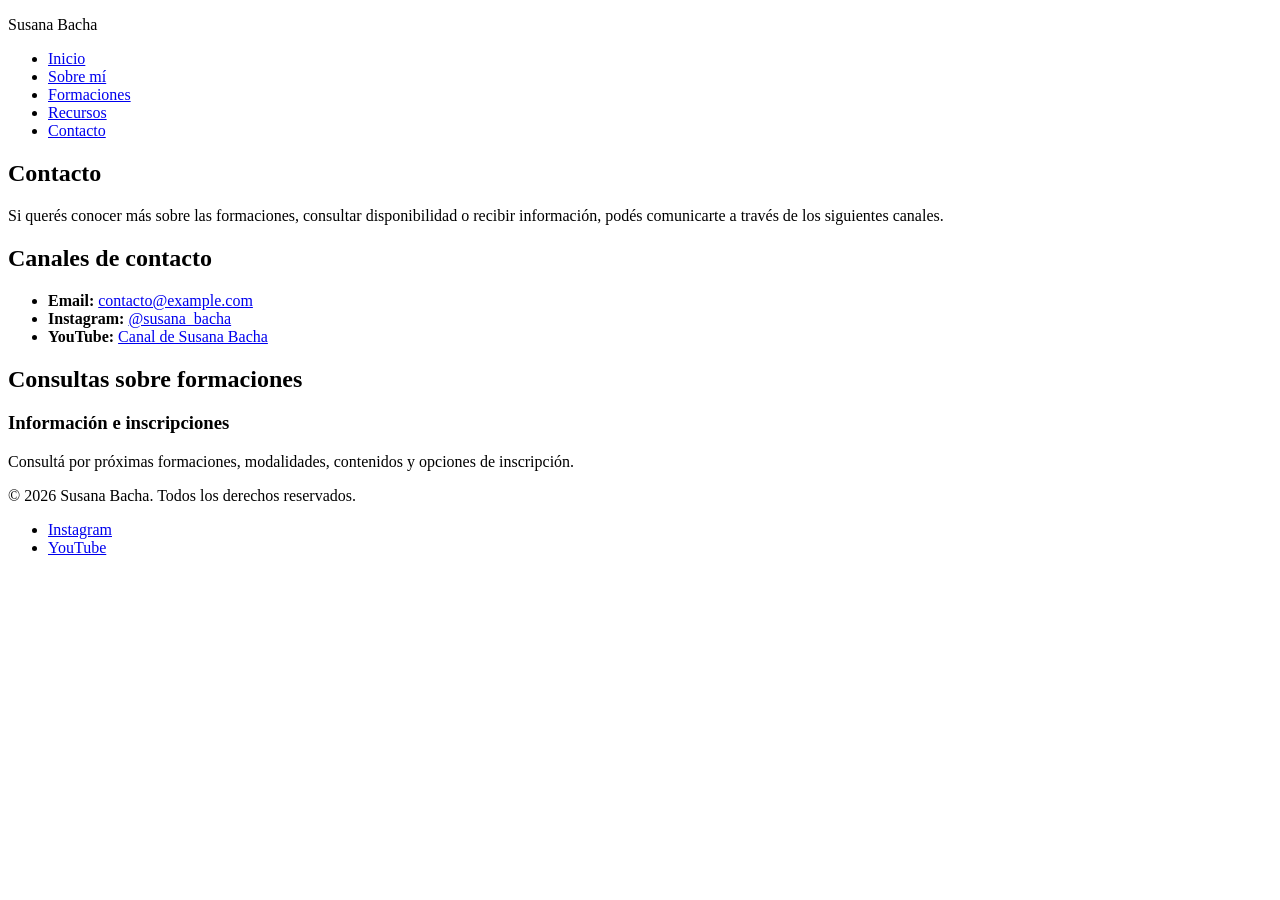
==== susanabacha/pages/contacto.html @ c109ca4c "Add files via upload" ====
<!DOCTYPE html>
<html lang="es">

<head>
    <meta charset="UTF-8">
    <meta name="viewport" content="width=device-width, initial-scale=1.0">
    <meta name="description" content="Contacto y consultas sobre las formaciones de Susana Bacha.">
    <title>Contacto | Susana Bacha</title>
</head>

<body>

    <header>

        <p>Susana Bacha</p>

        <nav>
            <ul>
                <li><a href="../index.html">Inicio</a></li>
                <li><a href="sobremi.html">Sobre mí</a></li>
                <li><a href="formaciones.html">Formaciones</a></li>
                <li><a href="recursos.html">Recursos</a></li>
                <li><a href="contacto.html">Contacto</a></li>
            </ul>
        </nav>

    </header>


    <main>

        <section>

            <h1>Contacto</h1>

            <p>
                Si querés conocer más sobre las formaciones, consultar
                disponibilidad o recibir información, podés comunicarte
                a través de los siguientes canales.
            </p>

        </section>


        <section>

            <h2>Canales de contacto</h2>

            <ul>

                <li>
                    <strong>Email:</strong>
                    <a href="mailto:contacto@example.com">
                        contacto@example.com
                    </a>
                </li>

                <li>
                    <strong>Instagram:</strong>
                    <a href="https://www.instagram.com/" target="_blank">
                        @susana_bacha
                    </a>
                </li>

                <li>
                    <strong>YouTube:</strong>
                    <a href="https://www.youtube.com/" target="_blank">
                        Canal de Susana Bacha
                    </a>
                </li>

            </ul>

        </section>


        <section>

            <h2>Consultas sobre formaciones</h2>

            <article>

                <h3>Información e inscripciones</h3>

                <p>
                    Consultá por próximas formaciones, modalidades,
                    contenidos y opciones de inscripción.
                </p>

            </article>

        </section>

    </main>


    <footer>

        <p>&copy; 2026 Susana Bacha. Todos los derechos reservados.</p>

        <nav>
            <ul>
                <li><a href="https://www.instagram.com/susana_bacha/" target="_blank">Instagram</a></li>
                <li><a href="https://www.youtube.com/@susana_bacha" target="_blank">YouTube</a></li>
            </ul>
        </nav>

    </footer>

</body>

</html>
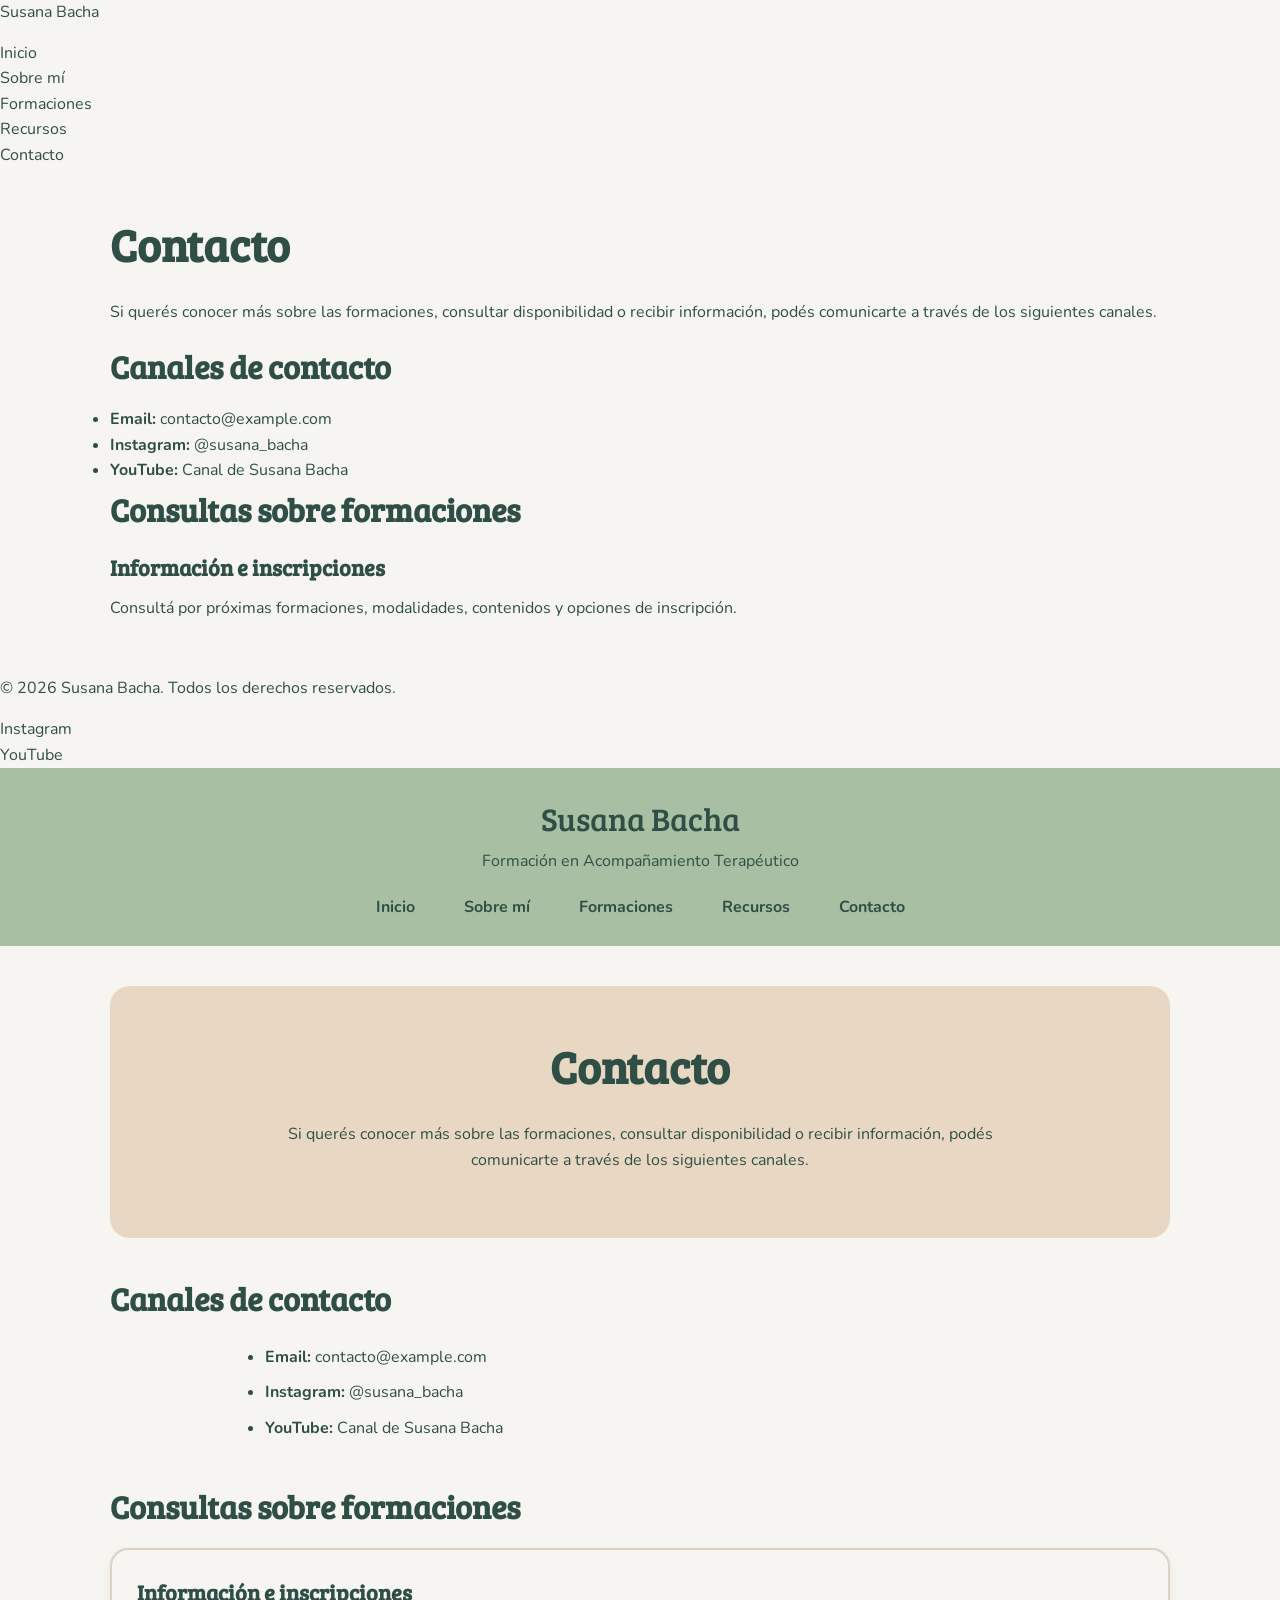
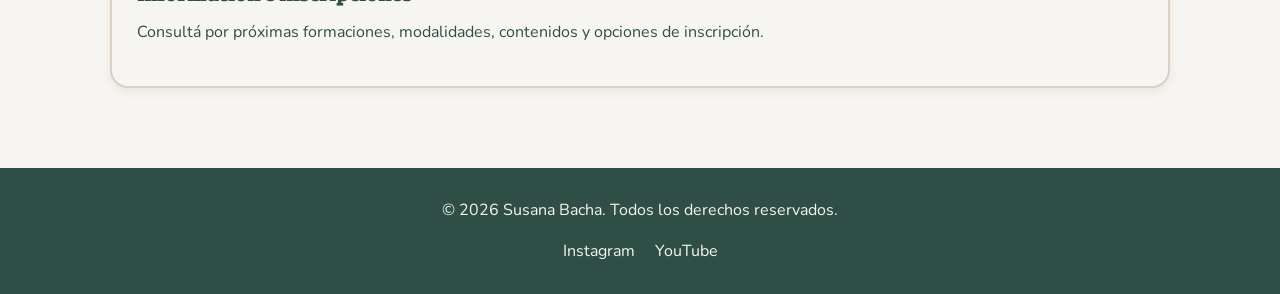
==== commit acc741a4: "Add files via upload" ====
--- a/susanabacha/pages/contacto.html
+++ b/susanabacha/pages/contacto.html
@@ -109,4 +109,130 @@
 
 </body>
 
+<!DOCTYPE html>
+<html lang="es">
+
+<head>
+    <meta charset="UTF-8">
+    <meta name="viewport" content="width=device-width, initial-scale=1.0">
+    <meta name="description" content="Contacto y consultas sobre las formaciones de Susana Bacha.">
+    <title>Contacto | Susana Bacha</title>
+
+    <link rel="stylesheet" href="../styles/styles.css">
+</head>
+
+<body>
+
+    <header class="site-header">
+
+        <p class="site-brand">Susana Bacha</p>
+
+        <p class="site-tagline">
+            Formación en Acompañamiento Terapéutico
+        </p>
+
+        <nav class="main-nav">
+            <ul>
+                <li><a href="../index.html">Inicio</a></li>
+                <li><a href="sobremi.html">Sobre mí</a></li>
+                <li><a href="formaciones.html">Formaciones</a></li>
+                <li><a href="recursos.html">Recursos</a></li>
+                <li><a href="contacto.html">Contacto</a></li>
+            </ul>
+        </nav>
+
+    </header>
+
+
+    <main>
+
+        <section class="hero">
+
+            <h1>Contacto</h1>
+
+            <p>
+                Si querés conocer más sobre las formaciones, consultar
+                disponibilidad o recibir información, podés comunicarte
+                a través de los siguientes canales.
+            </p>
+
+        </section>
+
+
+        <section>
+
+            <h2>Canales de contacto</h2>
+
+            <ul class="feature-list">
+
+                <li>
+                    <strong>Email:</strong>
+                    <a href="mailto:contacto@example.com">
+                        contacto@example.com
+                    </a>
+                </li>
+
+                <li>
+                    <strong>Instagram:</strong>
+                    <a href="https://www.instagram.com/susana_bacha/" target="_blank">
+                        @susana_bacha
+                    </a>
+                </li>
+
+                <li>
+                    <strong>YouTube:</strong>
+                    <a href="https://www.youtube.com/@susana_bacha" target="_blank">
+                        Canal de Susana Bacha
+                    </a>
+                </li>
+
+            </ul>
+
+        </section>
+
+
+        <section>
+
+            <h2>Consultas sobre formaciones</h2>
+
+            <article class="card">
+
+                <h3>Información e inscripciones</h3>
+
+                <p>
+                    Consultá por próximas formaciones, modalidades,
+                    contenidos y opciones de inscripción.
+                </p>
+
+            </article>
+
+        </section>
+
+    </main>
+
+
+    <footer class="site-footer">
+
+        <p>&copy; 2026 Susana Bacha. Todos los derechos reservados.</p>
+
+        <nav>
+            <ul>
+                <li>
+                    <a href="https://www.instagram.com/susana_bacha/" target="_blank">
+                        Instagram
+                    </a>
+                </li>
+
+                <li>
+                    <a href="https://www.youtube.com/@susana_bacha" target="_blank">
+                        YouTube
+                    </a>
+                </li>
+            </ul>
+        </nav>
+
+    </footer>
+
+</body>
+
 </html>
--- a/susanabacha/styles/styles.css
+++ b/susanabacha/styles/styles.css
@@ -0,0 +1,295 @@
+/* =========================================
+   GOOGLE FONTS
+   ========================================= */
+
+@import url('https://fonts.googleapis.com/css2?family=Bree+Serif&family=Nunito:wght@400;600;700&display=swap');
+
+
+/* =========================================
+   VARIABLES DE COLOR
+   ========================================= */
+
+:root {
+    --verde-profundo: #2F4F46;
+    --verde-salvia: #A8BFA3;
+    --rosa-malva: #C58AA5;
+    --beige: #E8D8C3;
+    --blanco: #F7F5F2;
+    --arena: #DCCFC4;
+}
+
+
+/* =========================================
+   ESTILOS GENERALES
+   ========================================= */
+
+* {
+    box-sizing: border-box;
+    margin: 0;
+    padding: 0;
+}
+
+body {
+    font-family: 'Nunito', Arial, sans-serif;
+    background-color: var(--blanco);
+    color: var(--verde-profundo);
+    line-height: 1.6;
+}
+
+main {
+    max-width: 1100px;
+    margin: 0 auto;
+    padding: 40px 20px;
+}
+
+h1,
+h2,
+h3 {
+    font-family: 'Bree Serif', Georgia, serif;
+    color: var(--verde-profundo);
+}
+
+h1 {
+    font-size: 2.8rem;
+    margin-bottom: 20px;
+}
+
+h2 {
+    font-size: 2rem;
+    margin-bottom: 15px;
+}
+
+h3 {
+    font-size: 1.4rem;
+    margin-bottom: 10px;
+}
+
+p {
+    font-size: 1rem;
+    margin-bottom: 15px;
+}
+
+a {
+    color: var(--verde-profundo);
+    text-decoration: none;
+}
+
+a:hover {
+    color: var(--rosa-malva);
+}
+
+
+/* =========================================
+   HEADER
+   ========================================= */
+
+.site-header {
+    background-color: var(--verde-salvia);
+    padding: 25px 40px;
+    text-align: center;
+}
+
+.site-brand {
+    font-family: 'Bree Serif', Georgia, serif;
+    font-size: 2rem;
+    color: var(--verde-profundo);
+    margin-bottom: 5px;
+}
+
+.site-tagline {
+    font-size: 1rem;
+    color: var(--verde-profundo);
+}
+
+
+/* =========================================
+   NAVEGACIÓN
+   ========================================= */
+
+.main-nav {
+    margin-top: 20px;
+}
+
+.main-nav ul {
+    list-style: none;
+    display: flex;
+    justify-content: center;
+    gap: 25px;
+    flex-wrap: wrap;
+}
+
+.main-nav a {
+    font-weight: 700;
+    padding: 8px 12px;
+    border-radius: 8px;
+}
+
+.main-nav a:hover {
+    background-color: var(--beige);
+    color: var(--verde-profundo);
+}
+
+
+/* =========================================
+   HERO
+   ========================================= */
+
+.hero {
+    background-color: var(--beige);
+    padding: 45px;
+    margin-bottom: 35px;
+    border-radius: 20px;
+    text-align: center;
+}
+
+.hero p {
+    max-width: 750px;
+    margin: 0 auto 20px;
+}
+
+.hero figure {
+    margin-top: 25px;
+}
+
+.hero img {
+    width: 100%;
+    max-width: 500px;
+    border-radius: 20px;
+}
+
+.hero figcaption {
+    margin-top: 10px;
+    font-size: 0.9rem;
+}
+
+
+/* =========================================
+   LISTAS
+   ========================================= */
+
+.feature-list {
+    max-width: 800px;
+    margin: 20px auto 40px;
+    padding-left: 25px;
+}
+
+.feature-list li {
+    margin-bottom: 10px;
+}
+
+
+/* =========================================
+   TARJETAS
+   ========================================= */
+
+.card-container {
+    display: grid;
+    grid-template-columns: repeat(3, 1fr);
+    gap: 25px;
+    margin-top: 30px;
+}
+
+.card {
+    background-color: var(--blanco);
+    border: 2px solid var(--arena);
+    border-radius: 18px;
+    padding: 25px;
+    box-shadow: 0 4px 10px rgba(47, 79, 70, 0.08);
+}
+
+.card:hover {
+    transform: translateY(-3px);
+}
+
+.card p {
+    margin-bottom: 15px;
+}
+
+
+/* =========================================
+   BOTONES Y ENLACES DESTACADOS
+   ========================================= */
+
+.button-link {
+    display: inline-block;
+    background-color: var(--rosa-malva);
+    color: var(--blanco);
+    padding: 10px 20px;
+    border-radius: 25px;
+    font-weight: 700;
+    margin-top: 10px;
+}
+
+.button-link:hover {
+    background-color: var(--verde-profundo);
+    color: var(--blanco);
+}
+
+
+/* =========================================
+   FOOTER
+   ========================================= */
+
+.site-footer {
+    background-color: var(--verde-profundo);
+    color: var(--blanco);
+    padding: 30px 20px;
+    text-align: center;
+    margin-top: 40px;
+}
+
+.site-footer p {
+    margin-bottom: 15px;
+}
+
+.site-footer a {
+    color: var(--blanco);
+}
+
+.site-footer a:hover {
+    color: var(--rosa-malva);
+}
+
+.site-footer ul {
+    list-style: none;
+    display: flex;
+    justify-content: center;
+    gap: 20px;
+}
+
+
+/* =========================================
+   DISEÑO RESPONSIVE
+   ========================================= */
+
+@media (max-width: 768px) {
+
+    h1 {
+        font-size: 2.2rem;
+    }
+
+    h2 {
+        font-size: 1.7rem;
+    }
+
+    .site-header {
+        padding: 20px;
+    }
+
+    .main-nav ul {
+        flex-direction: column;
+        gap: 8px;
+    }
+
+    .hero {
+        padding: 30px 20px;
+    }
+
+    .card-container {
+        grid-template-columns: 1fr;
+    }
+
+    main {
+        padding: 25px 15px;
+    }
+}
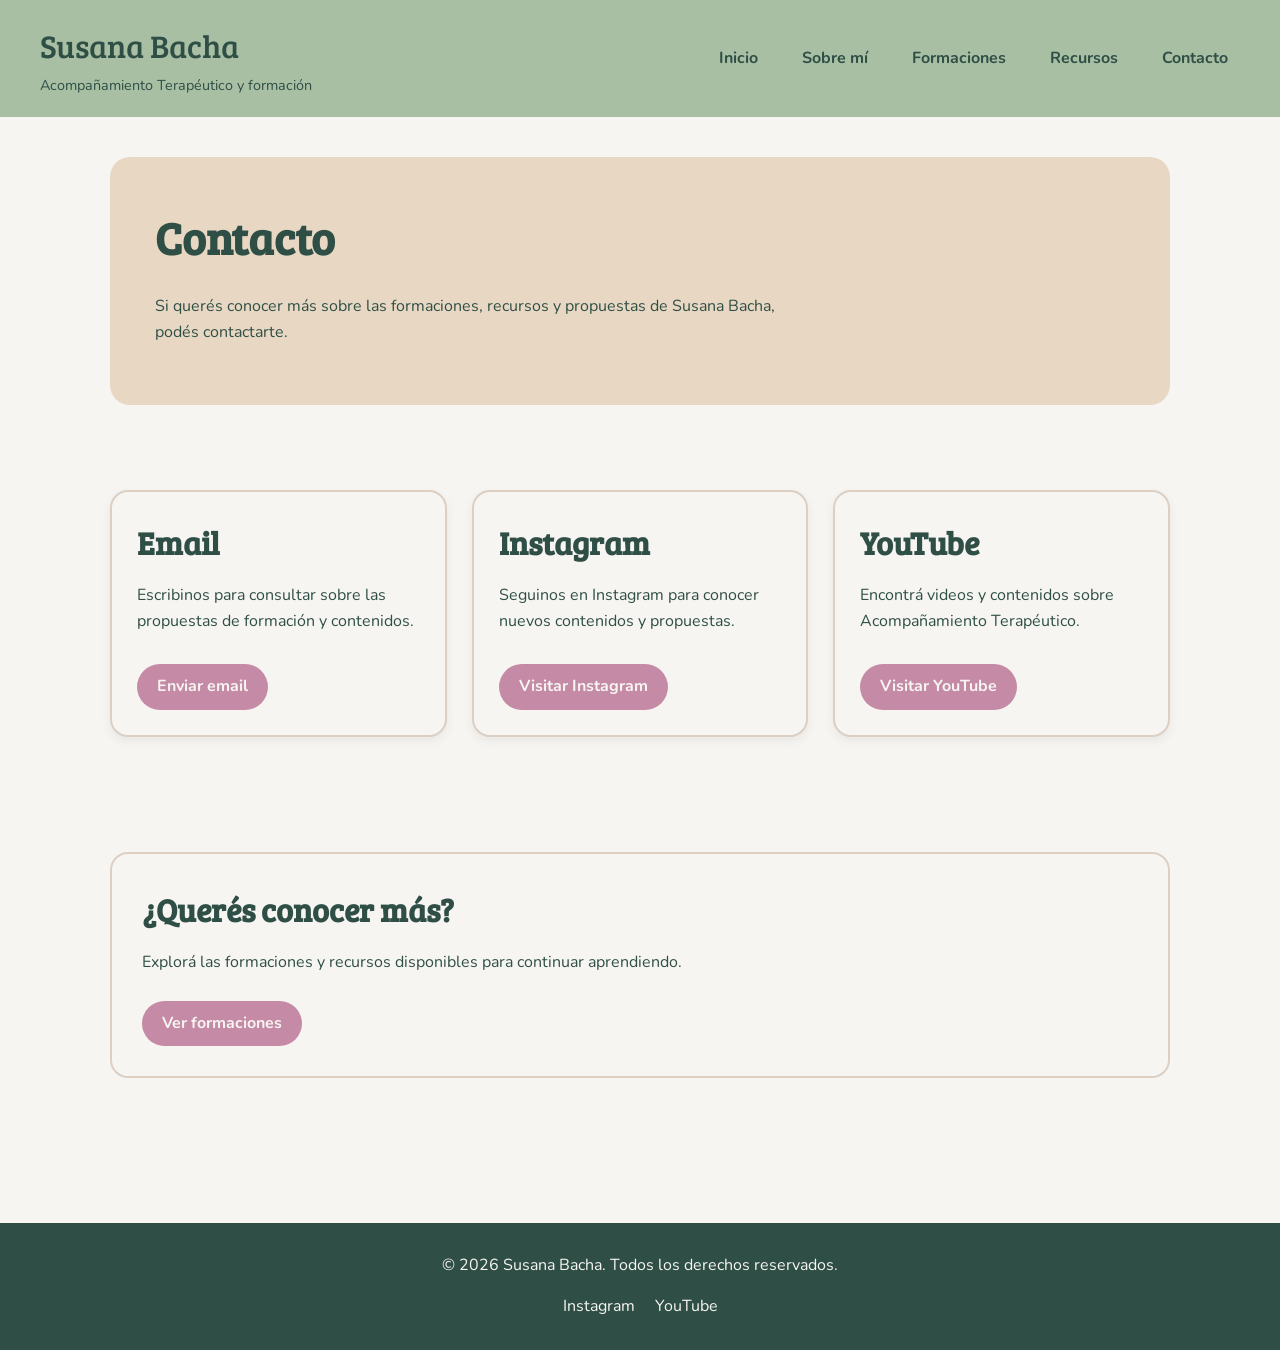
==== commit 6651f4cd: "Add files via upload" ====
--- a/susanabacha/pages/contacto.html
+++ b/susanabacha/pages/contacto.html
@@ -4,235 +4,225 @@
 <head>
     <meta charset="UTF-8">
     <meta name="viewport" content="width=device-width, initial-scale=1.0">
-    <meta name="description" content="Contacto y consultas sobre las formaciones de Susana Bacha.">
+
+    <meta name="description"
+        content="Contactá a Susana Bacha para conocer sus propuestas de formación en Acompañamiento Terapéutico.">
+
+    <link rel="stylesheet" href="../styles/styles.css">
+
     <title>Contacto | Susana Bacha</title>
 </head>
 
 <body>
 
-    <header>
-
-        <p>Susana Bacha</p>
+    <header class="site-header">
+
+        <div class="header-brand">
+
+            <p class="site-brand">
+                Susana Bacha
+            </p>
+
+            <p class="site-tagline">
+                Acompañamiento Terapéutico y formación
+            </p>
+
+        </div>
+
+        <nav class="main-nav">
+
+            <ul>
+
+                <li>
+                    <a href="../index.html">
+                        Inicio
+                    </a>
+                </li>
+
+                <li>
+                    <a href="sobremi.html">
+                        Sobre mí
+                    </a>
+                </li>
+
+                <li>
+                    <a href="formaciones.html">
+                        Formaciones
+                    </a>
+                </li>
+
+                <li>
+                    <a href="recursos.html">
+                        Recursos
+                    </a>
+                </li>
+
+                <li>
+                    <a href="contacto.html">
+                        Contacto
+                    </a>
+                </li>
+
+            </ul>
+
+        </nav>
+
+    </header>
+
+
+    <main>
+
+        <section class="hero">
+
+            <div class="hero-content">
+
+                <h1>
+                    Contacto
+                </h1>
+
+                <p>
+                    Si querés conocer más sobre las formaciones,
+                    recursos y propuestas de Susana Bacha,
+                    podés contactarte.
+                </p>
+
+            </div>
+
+        </section>
+
+
+        <section class="content-section">
+
+            <div class="card-container">
+
+                <article class="card">
+
+                    <h2>
+                        Email
+                    </h2>
+
+                    <p>
+                        Escribinos para consultar sobre las propuestas
+                        de formación y contenidos.
+                    </p>
+
+                    <a
+                        class="button-link"
+                        href="mailto:contacto@example.com">
+                        Enviar email
+                    </a>
+
+                </article>
+
+
+                <article class="card">
+
+                    <h2>
+                        Instagram
+                    </h2>
+
+                    <p>
+                        Seguinos en Instagram para conocer nuevos
+                        contenidos y propuestas.
+                    </p>
+
+                    <a
+                        class="button-link"
+                        href="https://www.instagram.com/susana_bacha/"
+                        target="_blank"
+                        rel="noopener">
+                        Visitar Instagram
+                    </a>
+
+                </article>
+
+
+                <article class="card">
+
+                    <h2>
+                        YouTube
+                    </h2>
+
+                    <p>
+                        Encontrá videos y contenidos sobre
+                        Acompañamiento Terapéutico.
+                    </p>
+
+                    <a
+                        class="button-link"
+                        href="https://www.youtube.com/@susana_bacha"
+                        target="_blank"
+                        rel="noopener">
+                        Visitar YouTube
+                    </a>
+
+                </article>
+
+            </div>
+
+        </section>
+
+
+        <section class="content-section">
+
+            <div class="section-content">
+
+                <h2>
+                    ¿Querés conocer más?
+                </h2>
+
+                <p>
+                    Explorá las formaciones y recursos disponibles
+                    para continuar aprendiendo.
+                </p>
+
+                <a
+                    class="button-link"
+                    href="formaciones.html">
+                    Ver formaciones
+                </a>
+
+            </div>
+
+        </section>
+
+    </main>
+
+
+    <footer class="site-footer">
+
+        <p>
+            &copy; 2026 Susana Bacha. Todos los derechos reservados.
+        </p>
 
         <nav>
+
             <ul>
-                <li><a href="../index.html">Inicio</a></li>
-                <li><a href="sobremi.html">Sobre mí</a></li>
-                <li><a href="formaciones.html">Formaciones</a></li>
-                <li><a href="recursos.html">Recursos</a></li>
-                <li><a href="contacto.html">Contacto</a></li>
+
+                <li>
+                    <a
+                        href="https://www.instagram.com/susana_bacha/"
+                        target="_blank"
+                        rel="noopener">
+                        Instagram
+                    </a>
+                </li>
+
+                <li>
+                    <a
+                        href="https://www.youtube.com/@susana_bacha"
+                        target="_blank"
+                        rel="noopener">
+                        YouTube
+                    </a>
+                </li>
+
             </ul>
+
         </nav>
 
-    </header>
-
-
-    <main>
-
-        <section>
-
-            <h1>Contacto</h1>
-
-            <p>
-                Si querés conocer más sobre las formaciones, consultar
-                disponibilidad o recibir información, podés comunicarte
-                a través de los siguientes canales.
-            </p>
-
-        </section>
-
-
-        <section>
-
-            <h2>Canales de contacto</h2>
-
-            <ul>
-
-                <li>
-                    <strong>Email:</strong>
-                    <a href="mailto:contacto@example.com">
-                        contacto@example.com
-                    </a>
-                </li>
-
-                <li>
-                    <strong>Instagram:</strong>
-                    <a href="https://www.instagram.com/" target="_blank">
-                        @susana_bacha
-                    </a>
-                </li>
-
-                <li>
-                    <strong>YouTube:</strong>
-                    <a href="https://www.youtube.com/" target="_blank">
-                        Canal de Susana Bacha
-                    </a>
-                </li>
-
-            </ul>
-
-        </section>
-
-
-        <section>
-
-            <h2>Consultas sobre formaciones</h2>
-
-            <article>
-
-                <h3>Información e inscripciones</h3>
-
-                <p>
-                    Consultá por próximas formaciones, modalidades,
-                    contenidos y opciones de inscripción.
-                </p>
-
-            </article>
-
-        </section>
-
-    </main>
-
-
-    <footer>
-
-        <p>&copy; 2026 Susana Bacha. Todos los derechos reservados.</p>
-
-        <nav>
-            <ul>
-                <li><a href="https://www.instagram.com/susana_bacha/" target="_blank">Instagram</a></li>
-                <li><a href="https://www.youtube.com/@susana_bacha" target="_blank">YouTube</a></li>
-            </ul>
-        </nav>
-
     </footer>
 
 </body>
 
-<!DOCTYPE html>
-<html lang="es">
-
-<head>
-    <meta charset="UTF-8">
-    <meta name="viewport" content="width=device-width, initial-scale=1.0">
-    <meta name="description" content="Contacto y consultas sobre las formaciones de Susana Bacha.">
-    <title>Contacto | Susana Bacha</title>
-
-    <link rel="stylesheet" href="../styles/styles.css">
-</head>
-
-<body>
-
-    <header class="site-header">
-
-        <p class="site-brand">Susana Bacha</p>
-
-        <p class="site-tagline">
-            Formación en Acompañamiento Terapéutico
-        </p>
-
-        <nav class="main-nav">
-            <ul>
-                <li><a href="../index.html">Inicio</a></li>
-                <li><a href="sobremi.html">Sobre mí</a></li>
-                <li><a href="formaciones.html">Formaciones</a></li>
-                <li><a href="recursos.html">Recursos</a></li>
-                <li><a href="contacto.html">Contacto</a></li>
-            </ul>
-        </nav>
-
-    </header>
-
-
-    <main>
-
-        <section class="hero">
-
-            <h1>Contacto</h1>
-
-            <p>
-                Si querés conocer más sobre las formaciones, consultar
-                disponibilidad o recibir información, podés comunicarte
-                a través de los siguientes canales.
-            </p>
-
-        </section>
-
-
-        <section>
-
-            <h2>Canales de contacto</h2>
-
-            <ul class="feature-list">
-
-                <li>
-                    <strong>Email:</strong>
-                    <a href="mailto:contacto@example.com">
-                        contacto@example.com
-                    </a>
-                </li>
-
-                <li>
-                    <strong>Instagram:</strong>
-                    <a href="https://www.instagram.com/susana_bacha/" target="_blank">
-                        @susana_bacha
-                    </a>
-                </li>
-
-                <li>
-                    <strong>YouTube:</strong>
-                    <a href="https://www.youtube.com/@susana_bacha" target="_blank">
-                        Canal de Susana Bacha
-                    </a>
-                </li>
-
-            </ul>
-
-        </section>
-
-
-        <section>
-
-            <h2>Consultas sobre formaciones</h2>
-
-            <article class="card">
-
-                <h3>Información e inscripciones</h3>
-
-                <p>
-                    Consultá por próximas formaciones, modalidades,
-                    contenidos y opciones de inscripción.
-                </p>
-
-            </article>
-
-        </section>
-
-    </main>
-
-
-    <footer class="site-footer">
-
-        <p>&copy; 2026 Susana Bacha. Todos los derechos reservados.</p>
-
-        <nav>
-            <ul>
-                <li>
-                    <a href="https://www.instagram.com/susana_bacha/" target="_blank">
-                        Instagram
-                    </a>
-                </li>
-
-                <li>
-                    <a href="https://www.youtube.com/@susana_bacha" target="_blank">
-                        YouTube
-                    </a>
-                </li>
-            </ul>
-        </nav>
-
-    </footer>
-
-</body>
-
 </html>
--- a/susanabacha/styles/styles.css
+++ b/susanabacha/styles/styles.css
@@ -1,8 +1,15 @@
-/* =========================================
-   GOOGLE FONTS
-   ========================================= */
-
 @import url('https://fonts.googleapis.com/css2?family=Bree+Serif&family=Nunito:wght@400;600;700&display=swap');
+
+
+/* =========================================
+   RESET Y BOX MODEL
+   ========================================= */
+
+* {
+    margin: 0;
+    padding: 0;
+    box-sizing: border-box;
+}
 
 
 /* =========================================
@@ -23,12 +30,6 @@
    ESTILOS GENERALES
    ========================================= */
 
-* {
-    box-sizing: border-box;
-    margin: 0;
-    padding: 0;
-}
-
 body {
     font-family: 'Nunito', Arial, sans-serif;
     background-color: var(--blanco);
@@ -74,53 +75,65 @@
     text-decoration: none;
 }
 
-a:hover {
-    color: var(--rosa-malva);
-}
-
-
-/* =========================================
-   HEADER
+
+/* =========================================
+   HEADER Y NAVBAR - FLEXBOX
    ========================================= */
 
 .site-header {
     background-color: var(--verde-salvia);
-    padding: 25px 40px;
-    text-align: center;
+
+    padding: 20px 40px;
+
+    display: flex;
+    justify-content: space-between;
+    align-items: center;
+
+    gap: 30px;
+}
+
+.header-brand {
+    display: flex;
+    flex-direction: column;
+    gap: 3px;
 }
 
 .site-brand {
     font-family: 'Bree Serif', Georgia, serif;
     font-size: 2rem;
     color: var(--verde-profundo);
-    margin-bottom: 5px;
+    margin-bottom: 0;
 }
 
 .site-tagline {
-    font-size: 1rem;
-    color: var(--verde-profundo);
-}
-
-
-/* =========================================
-   NAVEGACIÓN
-   ========================================= */
-
-.main-nav {
-    margin-top: 20px;
-}
+    font-size: 0.9rem;
+    color: var(--verde-profundo);
+    margin-bottom: 0;
+}
+
+
+/* =========================================
+   NAVEGACIÓN - FLEXBOX
+   ========================================= */
 
 .main-nav ul {
     list-style: none;
-    display: flex;
-    justify-content: center;
-    gap: 25px;
-    flex-wrap: wrap;
+
+    display: flex;
+    justify-content: flex-end;
+    align-items: center;
+
+    gap: 20px;
 }
 
 .main-nav a {
+    display: block;
+
+    color: var(--verde-profundo);
     font-weight: 700;
+
     padding: 8px 12px;
+
     border-radius: 8px;
 }
 
@@ -131,29 +144,40 @@
 
 
 /* =========================================
-   HERO
+   HERO - FLEXBOX + BOX MODEL
    ========================================= */
 
 .hero {
     background-color: var(--beige);
+
     padding: 45px;
     margin-bottom: 35px;
+
     border-radius: 20px;
+
+    display: flex;
+    justify-content: space-between;
+    align-items: center;
+
+    gap: 40px;
+}
+
+.hero-content {
+    flex: 1;
+}
+
+.hero-content p {
+    max-width: 650px;
+}
+
+.hero figure {
+    flex: 0 1 400px;
     text-align: center;
-}
-
-.hero p {
-    max-width: 750px;
-    margin: 0 auto 20px;
-}
-
-.hero figure {
-    margin-top: 25px;
 }
 
 .hero img {
     width: 100%;
-    max-width: 500px;
+    max-width: 400px;
     border-radius: 20px;
 }
 
@@ -164,59 +188,105 @@
 
 
 /* =========================================
+   SECCIONES DE CONTENIDO
+   ========================================= */
+
+.content-section {
+    margin-bottom: 45px;
+    padding: 20px 0;
+}
+
+.section-content {
+    background-color: var(--blanco);
+
+    padding: 30px;
+
+    border-radius: 18px;
+
+    border: 2px solid var(--arena);
+}
+
+.section-heading {
+    margin-bottom: 25px;
+}
+
+
+/* =========================================
    LISTAS
    ========================================= */
 
 .feature-list {
-    max-width: 800px;
-    margin: 20px auto 40px;
-    padding-left: 25px;
+    background-color: var(--beige);
+
+    padding: 25px 30px 25px 50px;
+
+    border-radius: 18px;
+
+    margin-top: 20px;
 }
 
 .feature-list li {
     margin-bottom: 10px;
 }
 
-
-/* =========================================
-   TARJETAS
+.feature-list li:last-child {
+    margin-bottom: 0;
+}
+
+
+/* =========================================
+   TARJETAS - FLEXBOX
    ========================================= */
 
 .card-container {
-    display: grid;
-    grid-template-columns: repeat(3, 1fr);
+    display: flex;
+
+    justify-content: center;
+    align-items: center;
+
     gap: 25px;
-    margin-top: 30px;
+
+    margin: 30px 0;
 }
 
 .card {
+    flex: 1;
+
     background-color: var(--blanco);
+
     border: 2px solid var(--arena);
     border-radius: 18px;
+
     padding: 25px;
+
     box-shadow: 0 4px 10px rgba(47, 79, 70, 0.08);
+}
+
+.card p {
+    margin-bottom: 20px;
 }
 
 .card:hover {
     transform: translateY(-3px);
 }
 
-.card p {
-    margin-bottom: 15px;
-}
-
-
-/* =========================================
-   BOTONES Y ENLACES DESTACADOS
+
+/* =========================================
+   BOTONES
    ========================================= */
 
 .button-link {
     display: inline-block;
+
     background-color: var(--rosa-malva);
     color: var(--blanco);
+
     padding: 10px 20px;
+
     border-radius: 25px;
+
     font-weight: 700;
+
     margin-top: 10px;
 }
 
@@ -232,9 +302,13 @@
 
 .site-footer {
     background-color: var(--verde-profundo);
+
     color: var(--blanco);
+
     padding: 30px 20px;
+
     text-align: center;
+
     margin-top: 40px;
 }
 
@@ -252,8 +326,11 @@
 
 .site-footer ul {
     list-style: none;
+
     display: flex;
     justify-content: center;
+    align-items: center;
+
     gap: 20px;
 }
 
@@ -263,6 +340,44 @@
    ========================================= */
 
 @media (max-width: 768px) {
+
+    .site-header {
+        flex-direction: column;
+
+        justify-content: center;
+        align-items: center;
+
+        text-align: center;
+    }
+
+    .main-nav ul {
+        justify-content: center;
+        flex-wrap: wrap;
+    }
+
+    .hero {
+        flex-direction: column;
+
+        text-align: center;
+
+        padding: 30px 20px;
+    }
+
+    .hero figure {
+        flex-basis: auto;
+    }
+
+    .card-container {
+        flex-direction: column;
+    }
+
+    .card {
+        width: 100%;
+    }
+
+    main {
+        padding: 25px 15px;
+    }
 
     h1 {
         font-size: 2.2rem;
@@ -272,24 +387,7 @@
         font-size: 1.7rem;
     }
 
-    .site-header {
-        padding: 20px;
-    }
-
-    .main-nav ul {
-        flex-direction: column;
-        gap: 8px;
-    }
-
-    .hero {
-        padding: 30px 20px;
-    }
-
-    .card-container {
-        grid-template-columns: 1fr;
-    }
-
-    main {
-        padding: 25px 15px;
+    .site-footer ul {
+        flex-wrap: wrap;
     }
 }
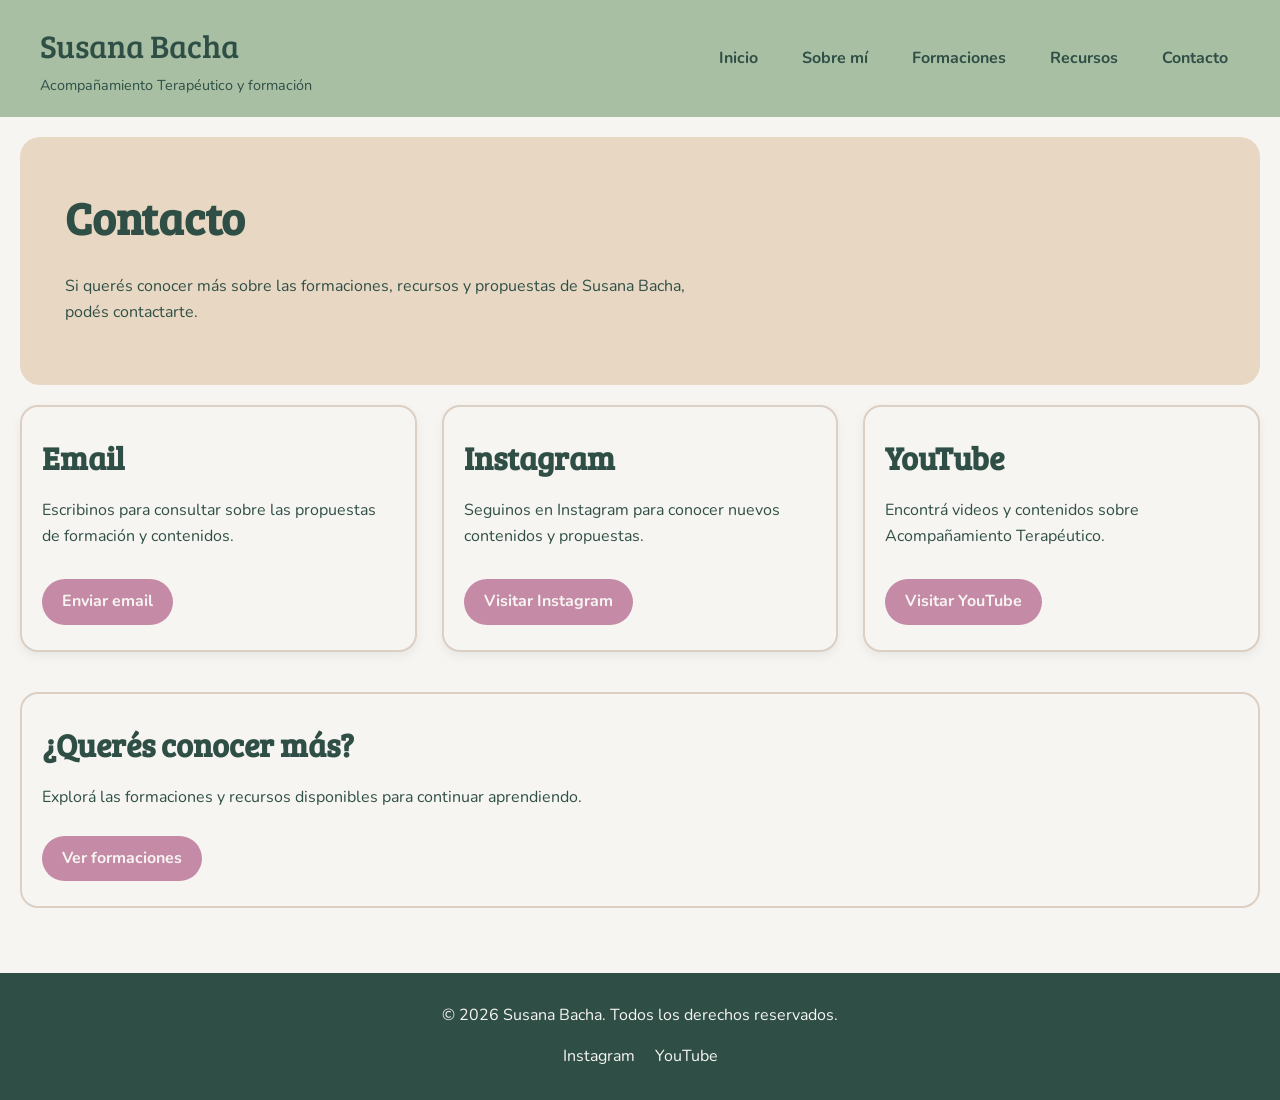
==== commit c5e476d0: "Add files via upload" ====
--- a/susanabacha/pages/contacto.html
+++ b/susanabacha/pages/contacto.html
@@ -70,7 +70,7 @@
     </header>
 
 
-    <main>
+    <main class="inner-page">
 
         <section class="hero">
 
--- a/susanabacha/styles/styles.css
+++ b/susanabacha/styles/styles.css
@@ -27,7 +27,7 @@
 
 
 /* =========================================
-   ESTILOS GENERALES
+   ESTILOS GENERALES - MOBILE FIRST
    ========================================= */
 
 body {
@@ -38,9 +38,8 @@
 }
 
 main {
-    max-width: 1100px;
-    margin: 0 auto;
-    padding: 40px 20px;
+    width: 100%;
+    padding: 20px;
 }
 
 h1,
@@ -51,12 +50,12 @@
 }
 
 h1 {
-    font-size: 2.8rem;
+    font-size: 2.2rem;
     margin-bottom: 20px;
 }
 
 h2 {
-    font-size: 2rem;
+    font-size: 1.8rem;
     margin-bottom: 15px;
 }
 
@@ -77,37 +76,46 @@
 
 
 /* =========================================
-   HEADER Y NAVBAR - FLEXBOX
+   HEADER - FLEXBOX
    ========================================= */
 
 .site-header {
     background-color: var(--verde-salvia);
 
-    padding: 20px 40px;
-
-    display: flex;
-    justify-content: space-between;
+    padding: 20px;
+
+    display: flex;
+    flex-direction: column;
+
+    justify-content: center;
     align-items: center;
 
-    gap: 30px;
+    gap: 20px;
 }
 
 .header-brand {
     display: flex;
     flex-direction: column;
+
+    align-items: center;
+
     gap: 3px;
 }
 
 .site-brand {
     font-family: 'Bree Serif', Georgia, serif;
     font-size: 2rem;
+
     color: var(--verde-profundo);
+
     margin-bottom: 0;
 }
 
 .site-tagline {
     font-size: 0.9rem;
+
     color: var(--verde-profundo);
+
     margin-bottom: 0;
 }
 
@@ -120,46 +128,127 @@
     list-style: none;
 
     display: flex;
-    justify-content: flex-end;
+    flex-direction: column;
+
+    justify-content: center;
     align-items: center;
 
-    gap: 20px;
+    gap: 10px;
 }
 
 .main-nav a {
     display: block;
 
+    padding: 8px 12px;
+
     color: var(--verde-profundo);
+
     font-weight: 700;
-
-    padding: 8px 12px;
 
     border-radius: 8px;
 }
 
 .main-nav a:hover {
     background-color: var(--beige);
-    color: var(--verde-profundo);
-}
-
-
-/* =========================================
-   HERO - FLEXBOX + BOX MODEL
+}
+
+
+/* =========================================
+   GRID PRINCIPAL - MOBILE FIRST
+   ========================================= */
+
+.home-grid {
+    display: grid;
+
+    grid-template-columns: 1fr;
+
+    grid-template-areas:
+        "hero"
+        "about"
+        "resources"
+        "featured";
+
+    gap: 25px;
+
+    width: 100%;
+}
+
+
+.formations-grid {
+    display: grid;
+
+    grid-template-columns: 1fr;
+
+    grid-template-areas:
+        "hero"
+        "intro"
+        "courses"
+        "benefits";
+
+    gap: 25px;
+
+    width: 100%;
+}
+
+
+/* =========================================
+   ÁREAS DEL GRID
+   ========================================= */
+
+.home-grid .hero {
+    grid-area: hero;
+}
+
+.about-section {
+    grid-area: about;
+}
+
+.resources-section {
+    grid-area: resources;
+}
+
+.featured-section {
+    grid-area: featured;
+}
+
+
+.formations-grid .hero {
+    grid-area: hero;
+}
+
+.formations-intro {
+    grid-area: intro;
+}
+
+.courses-section {
+    grid-area: courses;
+}
+
+.benefits-section {
+    grid-area: benefits;
+}
+
+
+/* =========================================
+   HERO - FLEXBOX
    ========================================= */
 
 .hero {
     background-color: var(--beige);
 
-    padding: 45px;
-    margin-bottom: 35px;
+    padding: 30px 20px;
 
     border-radius: 20px;
 
     display: flex;
-    justify-content: space-between;
+    flex-direction: column;
+
+    justify-content: center;
     align-items: center;
 
-    gap: 40px;
+    gap: 25px;
+
+    text-align: center;
 }
 
 .hero-content {
@@ -171,18 +260,24 @@
 }
 
 .hero figure {
-    flex: 0 1 400px;
-    text-align: center;
+    width: 100%;
+
+    display: flex;
+    flex-direction: column;
+
+    align-items: center;
+
+    gap: 10px;
 }
 
 .hero img {
     width: 100%;
     max-width: 400px;
+
     border-radius: 20px;
 }
 
 .hero figcaption {
-    margin-top: 10px;
     font-size: 0.9rem;
 }
 
@@ -192,22 +287,23 @@
    ========================================= */
 
 .content-section {
-    margin-bottom: 45px;
+    width: 100%;
+
     padding: 20px 0;
 }
 
 .section-content {
     background-color: var(--blanco);
 
-    padding: 30px;
+    padding: 25px 20px;
+
+    border: 2px solid var(--arena);
 
     border-radius: 18px;
-
-    border: 2px solid var(--arena);
 }
 
 .section-heading {
-    margin-bottom: 25px;
+    margin-bottom: 20px;
 }
 
 
@@ -218,19 +314,18 @@
 .feature-list {
     background-color: var(--beige);
 
-    padding: 25px 30px 25px 50px;
+    padding: 25px 25px 25px 45px;
 
     border-radius: 18px;
 
-    margin-top: 20px;
+    display: flex;
+    flex-direction: column;
+
+    gap: 10px;
 }
 
 .feature-list li {
-    margin-bottom: 10px;
-}
-
-.feature-list li:last-child {
-    margin-bottom: 0;
+    margin: 0;
 }
 
 
@@ -239,155 +334,224 @@
    ========================================= */
 
 .card-container {
+    display: flex;
+
+    flex-direction: column;
+
+    justify-content: center;
+    align-items: stretch;
+
+    gap: 20px;
+}
+
+.card {
+    flex: 1;
+
+    background-color: var(--blanco);
+
+    border: 2px solid var(--arena);
+
+    border-radius: 18px;
+
+    padding: 25px 20px;
+
+    box-shadow: 0 4px 10px rgba(47, 79, 70, 0.08);
+}
+
+.card p {
+    margin-bottom: 20px;
+}
+
+
+/* =========================================
+   BOTONES
+   ========================================= */
+
+.button-link {
+    display: inline-block;
+
+    background-color: var(--rosa-malva);
+
+    color: var(--blanco);
+
+    padding: 10px 20px;
+
+    border-radius: 25px;
+
+    font-weight: 700;
+
+    margin-top: 10px;
+}
+
+.button-link:hover {
+    background-color: var(--verde-profundo);
+
+    color: var(--blanco);
+}
+
+
+/* =========================================
+   FOOTER
+   ========================================= */
+
+.site-footer {
+    background-color: var(--verde-profundo);
+
+    color: var(--blanco);
+
+    padding: 30px 20px;
+
+    margin-top: 25px;
+
+    text-align: center;
+}
+
+.site-footer p {
+    margin-bottom: 15px;
+}
+
+.site-footer a {
+    color: var(--blanco);
+}
+
+.site-footer ul {
+    list-style: none;
+
     display: flex;
 
     justify-content: center;
     align-items: center;
 
-    gap: 25px;
-
-    margin: 30px 0;
-}
-
-.card {
-    flex: 1;
-
-    background-color: var(--blanco);
-
-    border: 2px solid var(--arena);
-    border-radius: 18px;
-
-    padding: 25px;
-
-    box-shadow: 0 4px 10px rgba(47, 79, 70, 0.08);
-}
-
-.card p {
-    margin-bottom: 20px;
-}
-
-.card:hover {
-    transform: translateY(-3px);
-}
-
-
-/* =========================================
-   BOTONES
-   ========================================= */
-
-.button-link {
-    display: inline-block;
-
-    background-color: var(--rosa-malva);
-    color: var(--blanco);
-
-    padding: 10px 20px;
-
-    border-radius: 25px;
-
-    font-weight: 700;
-
-    margin-top: 10px;
-}
-
-.button-link:hover {
-    background-color: var(--verde-profundo);
-    color: var(--blanco);
-}
-
-
-/* =========================================
-   FOOTER
-   ========================================= */
-
-.site-footer {
-    background-color: var(--verde-profundo);
-
-    color: var(--blanco);
-
-    padding: 30px 20px;
-
-    text-align: center;
-
-    margin-top: 40px;
-}
-
-.site-footer p {
-    margin-bottom: 15px;
-}
-
-.site-footer a {
-    color: var(--blanco);
-}
-
-.site-footer a:hover {
-    color: var(--rosa-malva);
-}
-
-.site-footer ul {
-    list-style: none;
-
-    display: flex;
-    justify-content: center;
-    align-items: center;
-
     gap: 20px;
 }
 
 
 /* =========================================
-   DISEÑO RESPONSIVE
-   ========================================= */
-
-@media (max-width: 768px) {
+   BREAKPOINT DESKTOP - 1024px
+   ========================================= */
+
+@media (min-width: 1024px) {
+
+    /* =====================================
+       NAVBAR DESKTOP
+       ===================================== */
 
     .site-header {
-        flex-direction: column;
+        padding: 20px 40px;
+
+        flex-direction: row;
+
+        justify-content: space-between;
+        align-items: center;
+
+        gap: 30px;
+    }
+
+    .header-brand {
+        align-items: flex-start;
+    }
+
+    .main-nav ul {
+        flex-direction: row;
+
+        justify-content: flex-end;
+        align-items: center;
+
+        gap: 20px;
+    }
+
+
+    /* =====================================
+       GRID DE INDEX
+       ===================================== */
+
+    .home-grid {
+
+        max-width: 1200px;
+
+        margin: 0 auto;
+
+        grid-template-columns: 1fr 1fr;
+
+        grid-template-areas:
+            "hero hero"
+            "about resources"
+            "featured featured";
+
+        gap: 35px;
+    }
+
+
+    /* =====================================
+       GRID DE FORMACIONES
+       ===================================== */
+
+    .formations-grid {
+
+        max-width: 1200px;
+
+        margin: 0 auto;
+
+        grid-template-columns: 1fr 1fr 1fr;
+
+        grid-template-areas:
+            "hero hero hero"
+            "intro intro intro"
+            "courses courses courses"
+            "benefits benefits benefits";
+
+        gap: 35px;
+    }
+
+
+    /* =====================================
+       HERO DESKTOP
+       ===================================== */
+
+    .hero {
+
+        flex-direction: row;
+
+        justify-content: space-between;
+        align-items: center;
+
+        padding: 45px;
+
+        gap: 50px;
+
+        text-align: left;
+    }
+
+    .hero figure {
+        flex: 0 1 400px;
+    }
+
+
+    /* =====================================
+       TARJETAS DESKTOP
+       ===================================== */
+
+    .card-container {
+
+        flex-direction: row;
 
         justify-content: center;
-        align-items: center;
-
-        text-align: center;
-    }
-
-    .main-nav ul {
-        justify-content: center;
-        flex-wrap: wrap;
-    }
-
-    .hero {
-        flex-direction: column;
-
-        text-align: center;
-
-        padding: 30px 20px;
-    }
-
-    .hero figure {
-        flex-basis: auto;
-    }
-
-    .card-container {
-        flex-direction: column;
-    }
-
-    .card {
-        width: 100%;
-    }
-
-    main {
-        padding: 25px 15px;
-    }
+        align-items: stretch;
+
+        gap: 25px;
+    }
+
+
+    /* =====================================
+       TIPOGRAFÍA DESKTOP
+       ===================================== */
 
     h1 {
-        font-size: 2.2rem;
+        font-size: 2.8rem;
     }
 
     h2 {
-        font-size: 1.7rem;
-    }
-
-    .site-footer ul {
-        flex-wrap: wrap;
-    }
+        font-size: 2rem;
+    }
+
 }
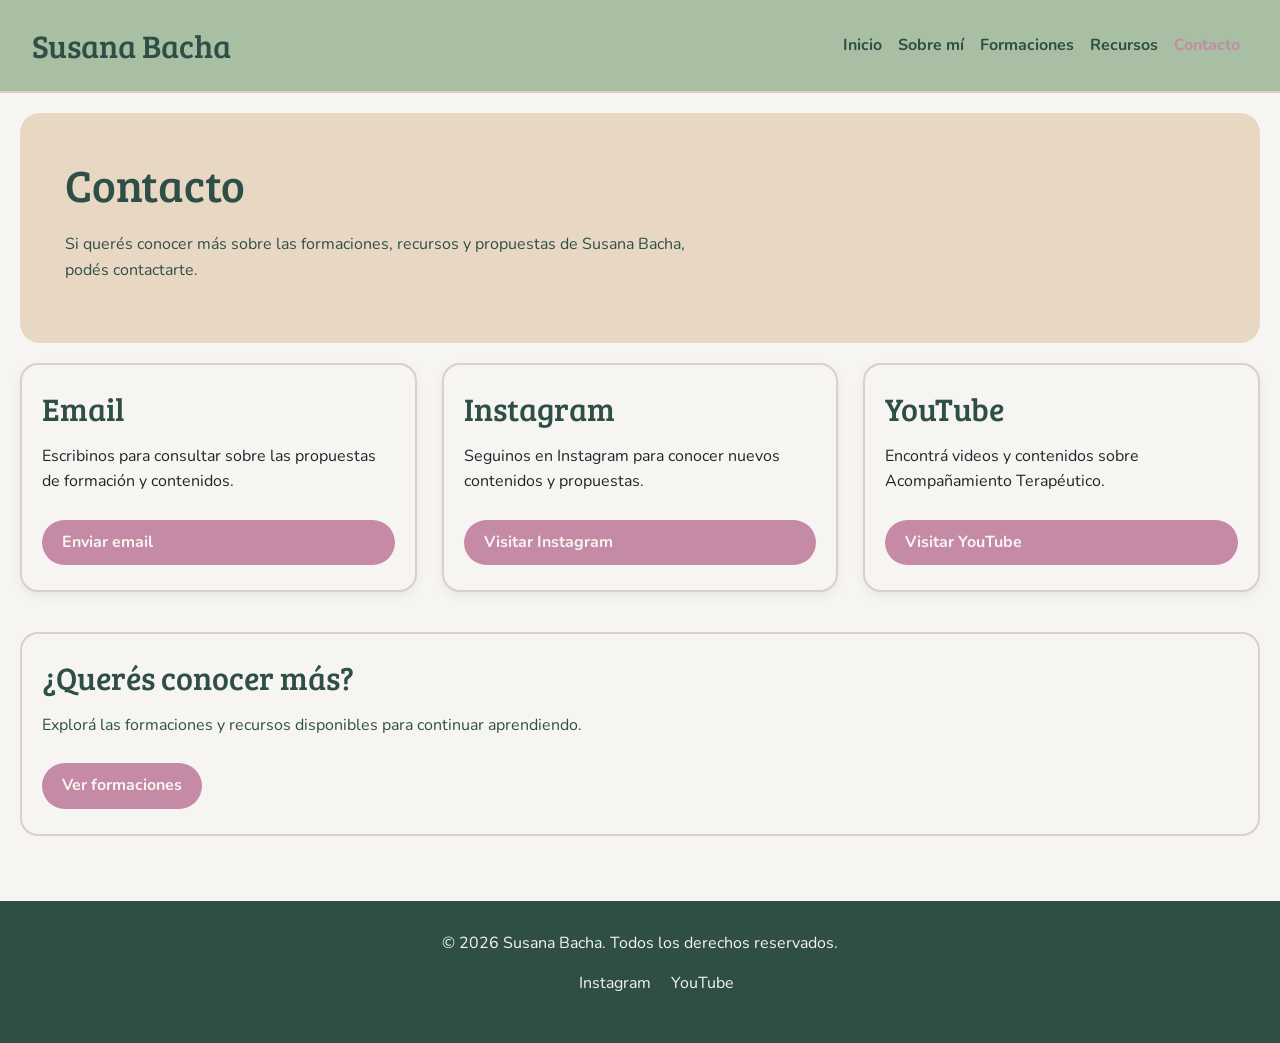
==== commit 74a34861: "Add files via upload" ====
--- a/susanabacha/pages/contacto.html
+++ b/susanabacha/pages/contacto.html
@@ -2,75 +2,120 @@
 <html lang="es">
 
 <head>
+
     <meta charset="UTF-8">
-    <meta name="viewport" content="width=device-width, initial-scale=1.0">
-
-    <meta name="description"
+
+    <meta
+        name="viewport"
+        content="width=device-width, initial-scale=1.0">
+
+    <meta
+        name="description"
         content="Contactá a Susana Bacha para conocer sus propuestas de formación en Acompañamiento Terapéutico.">
 
-    <link rel="stylesheet" href="../styles/styles.css">
+    <!-- Bootstrap CSS -->
+
+    <link
+        href="https://cdn.jsdelivr.net/npm/bootstrap@5.3.8/dist/css/bootstrap.min.css"
+        rel="stylesheet">
+
+    <!-- CSS propio -->
+
+    <link
+        rel="stylesheet"
+        href="../styles/styles.css">
 
     <title>Contacto | Susana Bacha</title>
+
 </head>
 
 <body>
 
-    <header class="site-header">
-
-        <div class="header-brand">
-
-            <p class="site-brand">
+
+    <!-- NAVBAR BOOTSTRAP -->
+
+    <nav class="navbar navbar-expand-lg site-navbar">
+
+        <div class="container-fluid">
+
+            <a
+                class="navbar-brand site-brand"
+                href="../index.html">
                 Susana Bacha
-            </p>
-
-            <p class="site-tagline">
-                Acompañamiento Terapéutico y formación
-            </p>
+            </a>
+
+
+            <button
+                class="navbar-toggler"
+                type="button"
+                data-bs-toggle="collapse"
+                data-bs-target="#mainNavbar"
+                aria-controls="mainNavbar"
+                aria-expanded="false"
+                aria-label="Abrir navegación">
+
+                <span class="navbar-toggler-icon"></span>
+
+            </button>
+
+
+            <div
+                class="collapse navbar-collapse"
+                id="mainNavbar">
+
+                <ul class="navbar-nav ms-auto">
+
+                    <li class="nav-item">
+                        <a
+                            class="nav-link"
+                            href="../index.html">
+                            Inicio
+                        </a>
+                    </li>
+
+                    <li class="nav-item">
+                        <a
+                            class="nav-link"
+                            href="sobremi.html">
+                            Sobre mí
+                        </a>
+                    </li>
+
+                    <li class="nav-item">
+                        <a
+                            class="nav-link"
+                            href="formaciones.html">
+                            Formaciones
+                        </a>
+                    </li>
+
+                    <li class="nav-item">
+                        <a
+                            class="nav-link"
+                            href="recursos.html">
+                            Recursos
+                        </a>
+                    </li>
+
+                    <li class="nav-item">
+                        <a
+                            class="nav-link active"
+                            href="contacto.html">
+                            Contacto
+                        </a>
+                    </li>
+
+                </ul>
+
+            </div>
 
         </div>
 
-        <nav class="main-nav">
-
-            <ul>
-
-                <li>
-                    <a href="../index.html">
-                        Inicio
-                    </a>
-                </li>
-
-                <li>
-                    <a href="sobremi.html">
-                        Sobre mí
-                    </a>
-                </li>
-
-                <li>
-                    <a href="formaciones.html">
-                        Formaciones
-                    </a>
-                </li>
-
-                <li>
-                    <a href="recursos.html">
-                        Recursos
-                    </a>
-                </li>
-
-                <li>
-                    <a href="contacto.html">
-                        Contacto
-                    </a>
-                </li>
-
-            </ul>
-
-        </nav>
-
-    </header>
+    </nav>
 
 
     <main class="inner-page">
+
 
         <section class="hero">
 
@@ -95,6 +140,7 @@
 
             <div class="card-container">
 
+
                 <article class="card">
 
                     <h2>
@@ -157,6 +203,7 @@
                     </a>
 
                 </article>
+
 
             </div>
 
@@ -186,6 +233,7 @@
 
         </section>
 
+
     </main>
 
 
@@ -223,6 +271,13 @@
 
     </footer>
 
+
+    <!-- Bootstrap JS -->
+
+    <script
+        src="https://cdn.jsdelivr.net/npm/bootstrap@5.3.8/dist/js/bootstrap.bundle.min.js">
+    </script>
+
 </body>
 
 </html>
--- a/susanabacha/styles/styles.css
+++ b/susanabacha/styles/styles.css
@@ -13,7 +13,7 @@
 
 
 /* =========================================
-   VARIABLES DE COLOR
+   VARIABLES
    ========================================= */
 
 :root {
@@ -27,18 +27,22 @@
 
 
 /* =========================================
-   ESTILOS GENERALES - MOBILE FIRST
+   ESTILOS GENERALES
    ========================================= */
 
 body {
     font-family: 'Nunito', Arial, sans-serif;
+
     background-color: var(--blanco);
+
     color: var(--verde-profundo);
+
     line-height: 1.6;
 }
 
 main {
     width: 100%;
+
     padding: 20px;
 }
 
@@ -46,145 +50,162 @@
 h2,
 h3 {
     font-family: 'Bree Serif', Georgia, serif;
+
     color: var(--verde-profundo);
 }
 
 h1 {
     font-size: 2.2rem;
+
     margin-bottom: 20px;
 }
 
 h2 {
     font-size: 1.8rem;
+
     margin-bottom: 15px;
 }
 
 h3 {
     font-size: 1.4rem;
+
     margin-bottom: 10px;
 }
 
 p {
     font-size: 1rem;
+
     margin-bottom: 15px;
 }
 
 a {
-    color: var(--verde-profundo);
     text-decoration: none;
 }
 
 
 /* =========================================
-   HEADER - FLEXBOX
-   ========================================= */
-
-.site-header {
+   NAVBAR BOOTSTRAP PERSONALIZADA
+   ========================================= */
+
+.site-navbar {
     background-color: var(--verde-salvia);
 
-    padding: 20px;
-
-    display: flex;
-    flex-direction: column;
-
-    justify-content: center;
-    align-items: center;
-
-    gap: 20px;
-}
-
-.header-brand {
-    display: flex;
-    flex-direction: column;
-
-    align-items: center;
-
-    gap: 3px;
+    padding: 15px 20px;
+
+    border-bottom: 2px solid var(--arena);
 }
 
 .site-brand {
     font-family: 'Bree Serif', Georgia, serif;
+
     font-size: 2rem;
 
+    color: var(--verde-profundo) !important;
+}
+
+.site-navbar .nav-link {
     color: var(--verde-profundo);
 
-    margin-bottom: 0;
-}
-
-.site-tagline {
-    font-size: 0.9rem;
+    font-weight: 700;
+
+    padding: 8px 12px;
+
+    border-radius: 8px;
+
+    transition:
+        background-color 0.3s ease,
+        color 0.3s ease,
+        transform 0.2s ease;
+}
+
+
+/* =========================================
+   NAVBAR - HOVER
+   ========================================= */
+
+.site-navbar .nav-link:hover {
+    background-color: var(--beige);
+
+    color: var(--rosa-malva);
+
+    transform: translateY(-2px);
+}
+
+
+/* =========================================
+   NAVBAR - FOCUS
+   ========================================= */
+
+.site-navbar .nav-link:focus {
+    background-color: var(--beige);
 
     color: var(--verde-profundo);
 
-    margin-bottom: 0;
-}
-
-
-/* =========================================
-   NAVEGACIÓN - FLEXBOX
-   ========================================= */
-
-.main-nav ul {
-    list-style: none;
-
-    display: flex;
-    flex-direction: column;
-
-    justify-content: center;
-    align-items: center;
-
-    gap: 10px;
-}
-
-.main-nav a {
-    display: block;
-
-    padding: 8px 12px;
-
-    color: var(--verde-profundo);
-
-    font-weight: 700;
-
-    border-radius: 8px;
-}
-
-.main-nav a:hover {
+    outline: 2px solid var(--rosa-malva);
+
+    outline-offset: 2px;
+}
+
+
+/* =========================================
+   NAVBAR - ACTIVE
+   ========================================= */
+
+.site-navbar .nav-link:active {
+    background-color: var(--rosa-malva);
+
+    color: var(--blanco);
+}
+
+
+/* =========================================
+   NAVBAR - ESTADO ACTIVO
+   ========================================= */
+
+.site-navbar .nav-link.active {
+    color: var(--rosa-malva);
+}
+
+
+/* =========================================
+   BOTÓN HAMBURGUESA
+   ========================================= */
+
+.site-navbar .navbar-toggler {
+    border: 2px solid var(--verde-profundo);
+
+    padding: 8px;
+
+    transition:
+        background-color 0.3s ease,
+        transform 0.2s ease;
+}
+
+.site-navbar .navbar-toggler:hover {
     background-color: var(--beige);
-}
-
-
-/* =========================================
-   GRID PRINCIPAL - MOBILE FIRST
-   ========================================= */
-
-.home-grid {
-    display: grid;
-
-    grid-template-columns: 1fr;
-
-    grid-template-areas:
-        "hero"
-        "about"
-        "resources"
-        "featured";
-
-    gap: 25px;
-
-    width: 100%;
-}
-
-
+
+    transform: scale(1.05);
+}
+
+.site-navbar .navbar-toggler:focus {
+    box-shadow: 0 0 0 3px rgba(197, 138, 165, 0.35);
+}
+
+.site-navbar .navbar-toggler:active {
+    background-color: var(--rosa-malva);
+}
+
+
+/* =========================================
+   GRID PRINCIPAL
+   ========================================= */
+
+.home-grid,
 .formations-grid {
     display: grid;
 
     grid-template-columns: 1fr;
 
-    grid-template-areas:
-        "hero"
-        "intro"
-        "courses"
-        "benefits";
-
     gap: 25px;
 
     width: 100%;
@@ -192,45 +213,7 @@
 
 
 /* =========================================
-   ÁREAS DEL GRID
-   ========================================= */
-
-.home-grid .hero {
-    grid-area: hero;
-}
-
-.about-section {
-    grid-area: about;
-}
-
-.resources-section {
-    grid-area: resources;
-}
-
-.featured-section {
-    grid-area: featured;
-}
-
-
-.formations-grid .hero {
-    grid-area: hero;
-}
-
-.formations-intro {
-    grid-area: intro;
-}
-
-.courses-section {
-    grid-area: courses;
-}
-
-.benefits-section {
-    grid-area: benefits;
-}
-
-
-/* =========================================
-   HERO - FLEXBOX
+   HERO
    ========================================= */
 
 .hero {
@@ -241,9 +224,11 @@
     border-radius: 20px;
 
     display: flex;
+
     flex-direction: column;
 
     justify-content: center;
+
     align-items: center;
 
     gap: 25px;
@@ -263,6 +248,7 @@
     width: 100%;
 
     display: flex;
+
     flex-direction: column;
 
     align-items: center;
@@ -272,6 +258,7 @@
 
 .hero img {
     width: 100%;
+
     max-width: 400px;
 
     border-radius: 20px;
@@ -283,7 +270,7 @@
 
 
 /* =========================================
-   SECCIONES DE CONTENIDO
+   SECCIONES
    ========================================= */
 
 .content-section {
@@ -319,6 +306,7 @@
     border-radius: 18px;
 
     display: flex;
+
     flex-direction: column;
 
     gap: 10px;
@@ -330,7 +318,7 @@
 
 
 /* =========================================
-   TARJETAS - FLEXBOX
+   TARJETAS
    ========================================= */
 
 .card-container {
@@ -339,6 +327,7 @@
     flex-direction: column;
 
     justify-content: center;
+
     align-items: stretch;
 
     gap: 20px;
@@ -355,11 +344,39 @@
 
     padding: 25px 20px;
 
-    box-shadow: 0 4px 10px rgba(47, 79, 70, 0.08);
-}
-
-.card p {
-    margin-bottom: 20px;
+    box-shadow:
+        0 4px 10px rgba(47, 79, 70, 0.08);
+
+    transition:
+        transform 0.3s ease,
+        box-shadow 0.3s ease,
+        border-color 0.3s ease;
+}
+
+
+/* =========================================
+   TARJETAS - HOVER
+   ========================================= */
+
+.card:hover {
+    transform: translateY(-5px);
+
+    border-color: var(--rosa-malva);
+
+    box-shadow:
+        0 8px 20px rgba(47, 79, 70, 0.15);
+}
+
+
+/* =========================================
+   TARJETAS - FOCUS
+   ========================================= */
+
+.card:focus-within {
+    border-color: var(--rosa-malva);
+
+    box-shadow:
+        0 0 0 4px rgba(197, 138, 165, 0.2);
 }
 
 
@@ -381,12 +398,159 @@
     font-weight: 700;
 
     margin-top: 10px;
-}
+
+    transition:
+        background-color 0.3s ease,
+        color 0.3s ease,
+        transform 0.2s ease,
+        box-shadow 0.3s ease;
+}
+
+
+/* =========================================
+   BOTONES - HOVER
+   ========================================= */
 
 .button-link:hover {
     background-color: var(--verde-profundo);
 
     color: var(--blanco);
+
+    transform: translateY(-2px);
+
+    box-shadow:
+        0 5px 12px rgba(47, 79, 70, 0.2);
+}
+
+
+/* =========================================
+   BOTONES - FOCUS
+   ========================================= */
+
+.button-link:focus {
+    background-color: var(--verde-profundo);
+
+    color: var(--blanco);
+
+    outline: 3px solid var(--rosa-malva);
+
+    outline-offset: 3px;
+}
+
+
+/* =========================================
+   BOTONES - ACTIVE
+   ========================================= */
+
+.button-link:active {
+    background-color: var(--rosa-malva);
+
+    color: var(--blanco);
+
+    transform: translateY(1px);
+
+    box-shadow: none;
+}
+
+
+/* =========================================
+   CAROUSEL BOOTSTRAP
+   ========================================= */
+
+.custom-carousel {
+    max-width: 900px;
+
+    margin: 25px auto 0;
+
+    overflow: hidden;
+
+    border-radius: 20px;
+
+    box-shadow:
+        0 5px 15px rgba(47, 79, 70, 0.15);
+}
+
+.custom-carousel .carousel-item img {
+    width: 100%;
+
+    height: 350px;
+
+    object-fit: cover;
+}
+
+
+/* =========================================
+   CAROUSEL CAPTIONS
+   ========================================= */
+
+.custom-carousel .carousel-caption {
+    background-color: rgba(47, 79, 70, 0.78);
+
+    padding: 15px;
+
+    border-radius: 12px;
+}
+
+.custom-carousel .carousel-caption h3 {
+    color: var(--blanco);
+
+    margin-bottom: 5px;
+}
+
+.custom-carousel .carousel-caption p {
+    color: var(--blanco);
+
+    margin-bottom: 0;
+}
+
+
+/* =========================================
+   CAROUSEL - CONTROLES
+   ========================================= */
+
+.custom-carousel .carousel-control-prev,
+.custom-carousel .carousel-control-next {
+    transition:
+        background-color 0.3s ease,
+        opacity 0.3s ease;
+}
+
+.custom-carousel .carousel-control-prev:hover,
+.custom-carousel .carousel-control-next:hover {
+    background-color: rgba(47, 79, 70, 0.2);
+}
+
+.custom-carousel .carousel-control-prev:focus,
+.custom-carousel .carousel-control-next:focus {
+    outline: 3px solid var(--rosa-malva);
+
+    outline-offset: -3px;
+}
+
+.custom-carousel .carousel-control-prev:active,
+.custom-carousel .carousel-control-next:active {
+    background-color: rgba(197, 138, 165, 0.5);
+}
+
+
+/* =========================================
+   CAROUSEL - INDICADORES
+   ========================================= */
+
+.custom-carousel .carousel-indicators button {
+    transition:
+        opacity 0.3s ease,
+        transform 0.2s ease;
+}
+
+.custom-carousel .carousel-indicators button:hover {
+    transform: scale(1.2);
+}
+
+.custom-carousel .carousel-indicators button:focus {
+    outline: 2px solid var(--rosa-malva);
+
+    outline-offset: 3px;
 }
 
 
@@ -412,6 +576,26 @@
 
 .site-footer a {
     color: var(--blanco);
+
+    transition:
+        color 0.3s ease,
+        transform 0.2s ease;
+}
+
+.site-footer a:hover {
+    color: var(--rosa-malva);
+}
+
+.site-footer a:focus {
+    color: var(--rosa-malva);
+
+    outline: 2px solid var(--rosa-malva);
+
+    outline-offset: 3px;
+}
+
+.site-footer a:active {
+    color: var(--beige);
 }
 
 .site-footer ul {
@@ -420,6 +604,7 @@
     display: flex;
 
     justify-content: center;
+
     align-items: center;
 
     gap: 20px;
@@ -427,46 +612,12 @@
 
 
 /* =========================================
-   BREAKPOINT DESKTOP - 1024px
+   RESPONSIVE DESKTOP
    ========================================= */
 
 @media (min-width: 1024px) {
 
-    /* =====================================
-       NAVBAR DESKTOP
-       ===================================== */
-
-    .site-header {
-        padding: 20px 40px;
-
-        flex-direction: row;
-
-        justify-content: space-between;
-        align-items: center;
-
-        gap: 30px;
-    }
-
-    .header-brand {
-        align-items: flex-start;
-    }
-
-    .main-nav ul {
-        flex-direction: row;
-
-        justify-content: flex-end;
-        align-items: center;
-
-        gap: 20px;
-    }
-
-
-    /* =====================================
-       GRID DE INDEX
-       ===================================== */
-
     .home-grid {
-
         max-width: 1200px;
 
         margin: 0 auto;
@@ -482,12 +633,7 @@
     }
 
 
-    /* =====================================
-       GRID DE FORMACIONES
-       ===================================== */
-
     .formations-grid {
-
         max-width: 1200px;
 
         margin: 0 auto;
@@ -504,15 +650,11 @@
     }
 
 
-    /* =====================================
-       HERO DESKTOP
-       ===================================== */
-
     .hero {
-
         flex-direction: row;
 
         justify-content: space-between;
+
         align-items: center;
 
         padding: 45px;
@@ -521,37 +663,36 @@
 
         text-align: left;
     }
+
 
     .hero figure {
         flex: 0 1 400px;
     }
 
 
-    /* =====================================
-       TARJETAS DESKTOP
-       ===================================== */
-
     .card-container {
-
         flex-direction: row;
 
         justify-content: center;
+
         align-items: stretch;
 
         gap: 25px;
     }
 
-
-    /* =====================================
-       TIPOGRAFÍA DESKTOP
-       ===================================== */
 
     h1 {
         font-size: 2.8rem;
     }
 
+
     h2 {
         font-size: 2rem;
     }
 
+
+    .custom-carousel .carousel-item img {
+        height: 450px;
+    }
+
 }
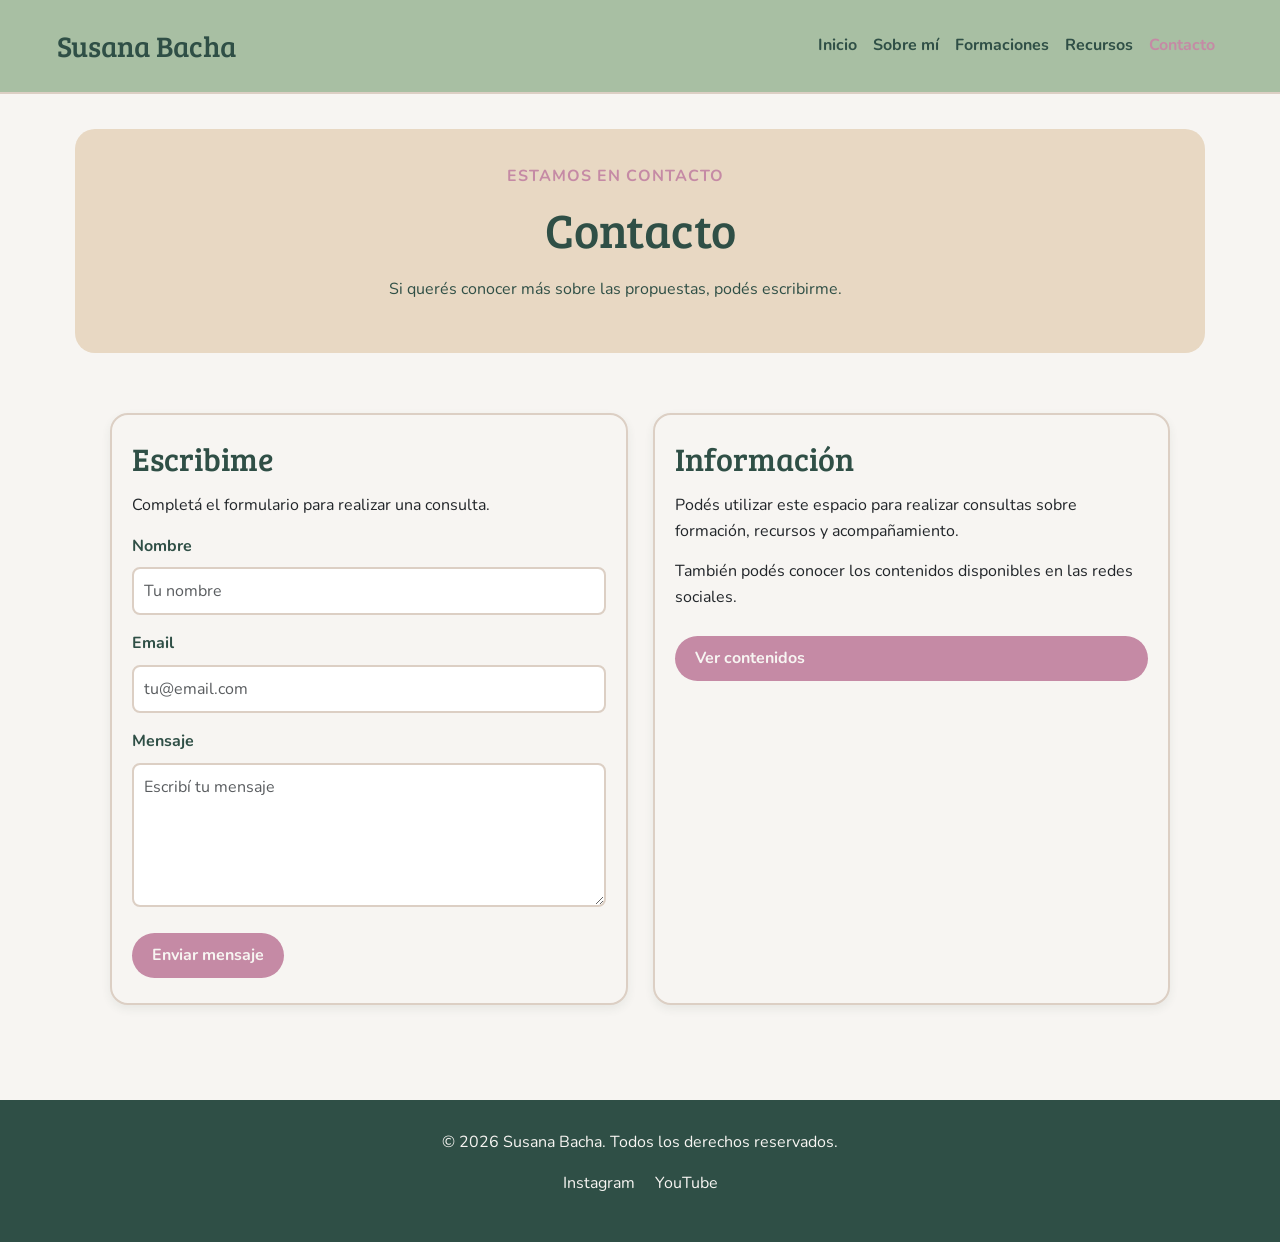
==== commit 0404b755: "Add files via upload" ====
--- a/susanabacha/pages/contacto.html
+++ b/susanabacha/pages/contacto.html
@@ -4,26 +4,24 @@
 <head>
 
     <meta charset="UTF-8">
-
-    <meta
-        name="viewport"
-        content="width=device-width, initial-scale=1.0">
+    <meta name="viewport" content="width=device-width, initial-scale=1.0">
 
     <meta
         name="description"
-        content="Contactá a Susana Bacha para conocer sus propuestas de formación en Acompañamiento Terapéutico.">
+        content="Contacto de Susana Bacha para conocer propuestas de formación en Acompañamiento Terapéutico.">
 
     <!-- Bootstrap CSS -->
-
     <link
         href="https://cdn.jsdelivr.net/npm/bootstrap@5.3.8/dist/css/bootstrap.min.css"
         rel="stylesheet">
 
+    <!-- Google Fonts -->
+    <link
+        href="https://fonts.googleapis.com/css2?family=Bree+Serif&family=Nunito:wght@400;600;700&display=swap"
+        rel="stylesheet">
+
     <!-- CSS propio -->
-
-    <link
-        rel="stylesheet"
-        href="../styles/styles.css">
+    <link rel="stylesheet" href="../styles/styles.css">
 
     <title>Contacto | Susana Bacha</title>
 
@@ -31,9 +29,7 @@
 
 <body>
 
-
-    <!-- NAVBAR BOOTSTRAP -->
-
+    <!-- NAVBAR -->
     <nav class="navbar navbar-expand-lg site-navbar">
 
         <div class="container-fluid">
@@ -43,7 +39,6 @@
                 href="../index.html">
                 Susana Bacha
             </a>
-
 
             <button
                 class="navbar-toggler"
@@ -116,19 +111,22 @@
 
     <main class="inner-page">
 
-
+        <!-- HERO -->
         <section class="hero">
 
             <div class="hero-content">
+
+                <p class="eyebrow">
+                    Estamos en contacto
+                </p>
 
                 <h1>
                     Contacto
                 </h1>
 
                 <p>
-                    Si querés conocer más sobre las formaciones,
-                    recursos y propuestas de Susana Bacha,
-                    podés contactarte.
+                    Si querés conocer más sobre las propuestas,
+                    podés escribirme.
                 </p>
 
             </div>
@@ -136,107 +134,119 @@
         </section>
 
 
-        <section class="content-section">
-
-            <div class="card-container">
-
-
-                <article class="card">
-
-                    <h2>
-                        Email
-                    </h2>
-
-                    <p>
-                        Escribinos para consultar sobre las propuestas
-                        de formación y contenidos.
-                    </p>
-
-                    <a
-                        class="button-link"
-                        href="mailto:contacto@example.com">
-                        Enviar email
-                    </a>
-
-                </article>
-
-
-                <article class="card">
-
-                    <h2>
-                        Instagram
-                    </h2>
-
-                    <p>
-                        Seguinos en Instagram para conocer nuevos
-                        contenidos y propuestas.
-                    </p>
-
-                    <a
-                        class="button-link"
-                        href="https://www.instagram.com/susana_bacha/"
-                        target="_blank"
-                        rel="noopener">
-                        Visitar Instagram
-                    </a>
-
-                </article>
-
-
-                <article class="card">
-
-                    <h2>
-                        YouTube
-                    </h2>
-
-                    <p>
-                        Encontrá videos y contenidos sobre
-                        Acompañamiento Terapéutico.
-                    </p>
-
-                    <a
-                        class="button-link"
-                        href="https://www.youtube.com/@susana_bacha"
-                        target="_blank"
-                        rel="noopener">
-                        Visitar YouTube
-                    </a>
-
-                </article>
-
-
-            </div>
-
-        </section>
-
-
-        <section class="content-section">
-
-            <div class="section-content">
+        <!-- CONTACTO -->
+        <section class="contact-grid">
+
+            <article class="card">
 
                 <h2>
-                    ¿Querés conocer más?
+                    Escribime
                 </h2>
 
                 <p>
-                    Explorá las formaciones y recursos disponibles
-                    para continuar aprendiendo.
+                    Completá el formulario para realizar una consulta.
+                </p>
+
+
+                <form>
+
+                    <div class="mb-3">
+
+                        <label
+                            for="nombre"
+                            class="form-label">
+                            Nombre
+                        </label>
+
+                        <input
+                            type="text"
+                            class="form-control"
+                            id="nombre"
+                            placeholder="Tu nombre"
+                            required>
+
+                    </div>
+
+
+                    <div class="mb-3">
+
+                        <label
+                            for="email"
+                            class="form-label">
+                            Email
+                        </label>
+
+                        <input
+                            type="email"
+                            class="form-control"
+                            id="email"
+                            placeholder="tu@email.com"
+                            required>
+
+                    </div>
+
+
+                    <div class="mb-3">
+
+                        <label
+                            for="mensaje"
+                            class="form-label">
+                            Mensaje
+                        </label>
+
+                        <textarea
+                            class="form-control"
+                            id="mensaje"
+                            rows="5"
+                            placeholder="Escribí tu mensaje"
+                            required></textarea>
+
+                    </div>
+
+
+                    <button
+                        type="submit"
+                        class="button-link border-0">
+                        Enviar mensaje
+                    </button>
+
+                </form>
+
+            </article>
+
+
+            <article class="card">
+
+                <h2>
+                    Información
+                </h2>
+
+                <p>
+                    Podés utilizar este espacio para realizar consultas
+                    sobre formación, recursos y acompañamiento.
+                </p>
+
+                <p>
+                    También podés conocer los contenidos disponibles
+                    en las redes sociales.
                 </p>
 
                 <a
                     class="button-link"
-                    href="formaciones.html">
-                    Ver formaciones
+                    href="https://www.youtube.com/@susana_bacha"
+                    target="_blank"
+                    rel="noopener">
+                    Ver contenidos
                 </a>
 
-            </div>
+            </article>
 
         </section>
 
-
     </main>
 
 
+    <!-- FOOTER -->
     <footer class="site-footer">
 
         <p>
@@ -273,7 +283,6 @@
 
 
     <!-- Bootstrap JS -->
-
     <script
         src="https://cdn.jsdelivr.net/npm/bootstrap@5.3.8/dist/js/bootstrap.bundle.min.js">
     </script>
--- a/susanabacha/styles/styles.css
+++ b/susanabacha/styles/styles.css
@@ -1,9 +1,6 @@
-@import url('https://fonts.googleapis.com/css2?family=Bree+Serif&family=Nunito:wght@400;600;700&display=swap');
-
-
-/* =========================================
-   RESET Y BOX MODEL
-   ========================================= */
+/* ==================================================
+   RESET
+================================================== */
 
 * {
     margin: 0;
@@ -12,9 +9,9 @@
 }
 
 
-/* =========================================
+/* ==================================================
    VARIABLES
-   ========================================= */
+================================================== */
 
 :root {
     --verde-profundo: #2F4F46;
@@ -26,55 +23,48 @@
 }
 
 
-/* =========================================
+/* ==================================================
    ESTILOS GENERALES
-   ========================================= */
+================================================== */
+
+html {
+    scroll-behavior: smooth;
+}
 
 body {
-    font-family: 'Nunito', Arial, sans-serif;
-
+    font-family: "Nunito", Arial, sans-serif;
     background-color: var(--blanco);
-
     color: var(--verde-profundo);
-
     line-height: 1.6;
 }
 
 main {
     width: 100%;
-
-    padding: 20px;
 }
 
 h1,
 h2,
 h3 {
-    font-family: 'Bree Serif', Georgia, serif;
-
+    font-family: "Bree Serif", Georgia, serif;
     color: var(--verde-profundo);
 }
 
 h1 {
-    font-size: 2.2rem;
-
+    font-size: 2.3rem;
     margin-bottom: 20px;
 }
 
 h2 {
     font-size: 1.8rem;
-
     margin-bottom: 15px;
 }
 
 h3 {
     font-size: 1.4rem;
-
     margin-bottom: 10px;
 }
 
 p {
-    font-size: 1rem;
-
     margin-bottom: 15px;
 }
 
@@ -83,107 +73,77 @@
 }
 
 
-/* =========================================
-   NAVBAR BOOTSTRAP PERSONALIZADA
-   ========================================= */
+/* ==================================================
+   NAVBAR BOOTSTRAP
+================================================== */
 
 .site-navbar {
     background-color: var(--verde-salvia);
-
     padding: 15px 20px;
-
     border-bottom: 2px solid var(--arena);
 }
 
-.site-brand {
-    font-family: 'Bree Serif', Georgia, serif;
-
-    font-size: 2rem;
-
-    color: var(--verde-profundo) !important;
+.site-navbar .site-brand {
+    font-family: "Bree Serif", Georgia, serif;
+    font-size: 1.8rem;
+    color: var(--verde-profundo);
+    transition: all 0.3s ease;
+}
+
+.site-navbar .site-brand:hover {
+    color: var(--rosa-malva);
+    transform: translateY(-2px);
+}
+
+.site-navbar .site-brand:focus {
+    color: var(--rosa-malva);
+    outline: 2px solid var(--rosa-malva);
+    outline-offset: 3px;
 }
 
 .site-navbar .nav-link {
     color: var(--verde-profundo);
-
     font-weight: 700;
-
     padding: 8px 12px;
-
     border-radius: 8px;
-
-    transition:
-        background-color 0.3s ease,
-        color 0.3s ease,
-        transform 0.2s ease;
-}
-
-
-/* =========================================
-   NAVBAR - HOVER
-   ========================================= */
+    transition: all 0.3s ease;
+}
 
 .site-navbar .nav-link:hover {
     background-color: var(--beige);
-
     color: var(--rosa-malva);
-
     transform: translateY(-2px);
 }
-
-
-/* =========================================
-   NAVBAR - FOCUS
-   ========================================= */
 
 .site-navbar .nav-link:focus {
     background-color: var(--beige);
-
     color: var(--verde-profundo);
-
     outline: 2px solid var(--rosa-malva);
-
     outline-offset: 2px;
 }
-
-
-/* =========================================
-   NAVBAR - ACTIVE
-   ========================================= */
 
 .site-navbar .nav-link:active {
     background-color: var(--rosa-malva);
-
-    color: var(--blanco);
-}
-
-
-/* =========================================
-   NAVBAR - ESTADO ACTIVO
-   ========================================= */
+    color: var(--blanco);
+}
 
 .site-navbar .nav-link.active {
     color: var(--rosa-malva);
 }
 
 
-/* =========================================
-   BOTÓN HAMBURGUESA
-   ========================================= */
+/* ==================================================
+   HAMBURGER
+================================================== */
 
 .site-navbar .navbar-toggler {
     border: 2px solid var(--verde-profundo);
-
     padding: 8px;
-
-    transition:
-        background-color 0.3s ease,
-        transform 0.2s ease;
+    transition: all 0.3s ease;
 }
 
 .site-navbar .navbar-toggler:hover {
     background-color: var(--beige);
-
     transform: scale(1.05);
 }
 
@@ -196,39 +156,99 @@
 }
 
 
-/* =========================================
+/* ==================================================
    GRID PRINCIPAL
-   ========================================= */
-
-.home-grid,
+================================================== */
+
+.home-grid {
+    display: grid;
+
+    grid-template-columns: 1fr;
+
+    grid-template-areas:
+        "hero"
+        "about"
+        "resources"
+        "featured";
+
+    gap: 25px;
+
+    width: 100%;
+
+    padding: 20px;
+}
+
 .formations-grid {
     display: grid;
 
     grid-template-columns: 1fr;
 
+    grid-template-areas:
+        "hero"
+        "intro"
+        "courses"
+        "benefits";
+
     gap: 25px;
 
     width: 100%;
-}
-
-
-/* =========================================
+
+    padding: 20px;
+}
+
+
+/* ==================================================
+   GRID AREAS
+================================================== */
+
+.home-grid .hero {
+    grid-area: hero;
+}
+
+.about-section {
+    grid-area: about;
+}
+
+.resources-section {
+    grid-area: resources;
+}
+
+.featured-section {
+    grid-area: featured;
+}
+
+.formations-grid .hero {
+    grid-area: hero;
+}
+
+.formations-intro {
+    grid-area: intro;
+}
+
+.courses-section {
+    grid-area: courses;
+}
+
+.benefits-section {
+    grid-area: benefits;
+}
+
+
+/* ==================================================
    HERO
-   ========================================= */
+================================================== */
 
 .hero {
     background-color: var(--beige);
 
-    padding: 30px 20px;
+    padding: 35px 25px;
 
     border-radius: 20px;
 
     display: flex;
-
     flex-direction: column;
 
     justify-content: center;
-
     align-items: center;
 
     gap: 25px;
@@ -237,18 +257,26 @@
 }
 
 .hero-content {
-    flex: 1;
+    width: 100%;
+    max-width: 750px;
+}
+
+.eyebrow {
+    color: var(--rosa-malva);
+    font-weight: 700;
+    text-transform: uppercase;
+    letter-spacing: 1px;
+    margin-bottom: 10px;
 }
 
 .hero-content p {
-    max-width: 650px;
+    max-width: 700px;
 }
 
 .hero figure {
     width: 100%;
 
     display: flex;
-
     flex-direction: column;
 
     align-items: center;
@@ -258,9 +286,7 @@
 
 .hero img {
     width: 100%;
-
-    max-width: 400px;
-
+    max-width: 420px;
     border-radius: 20px;
 }
 
@@ -269,14 +295,12 @@
 }
 
 
-/* =========================================
+/* ==================================================
    SECCIONES
-   ========================================= */
+================================================== */
 
 .content-section {
     width: 100%;
-
-    padding: 20px 0;
 }
 
 .section-content {
@@ -287,65 +311,6 @@
     border: 2px solid var(--arena);
 
     border-radius: 18px;
-}
-
-.section-heading {
-    margin-bottom: 20px;
-}
-
-
-/* =========================================
-   LISTAS
-   ========================================= */
-
-.feature-list {
-    background-color: var(--beige);
-
-    padding: 25px 25px 25px 45px;
-
-    border-radius: 18px;
-
-    display: flex;
-
-    flex-direction: column;
-
-    gap: 10px;
-}
-
-.feature-list li {
-    margin: 0;
-}
-
-
-/* =========================================
-   TARJETAS
-   ========================================= */
-
-.card-container {
-    display: flex;
-
-    flex-direction: column;
-
-    justify-content: center;
-
-    align-items: stretch;
-
-    gap: 20px;
-}
-
-.card {
-    flex: 1;
-
-    background-color: var(--blanco);
-
-    border: 2px solid var(--arena);
-
-    border-radius: 18px;
-
-    padding: 25px 20px;
-
-    box-shadow:
-        0 4px 10px rgba(47, 79, 70, 0.08);
 
     transition:
         transform 0.3s ease,
@@ -353,10 +318,71 @@
         border-color 0.3s ease;
 }
 
-
-/* =========================================
-   TARJETAS - HOVER
-   ========================================= */
+.section-content:hover {
+    border-color: var(--rosa-malva);
+
+    box-shadow:
+        0 8px 20px rgba(47, 79, 70, 0.10);
+}
+
+
+/* ==================================================
+   LISTAS
+================================================== */
+
+.feature-list {
+    background-color: var(--beige);
+
+    padding: 25px 25px 25px 45px;
+
+    border-radius: 18px;
+
+    display: flex;
+    flex-direction: column;
+
+    gap: 10px;
+}
+
+.feature-list li {
+    margin: 0;
+}
+
+
+/* ==================================================
+   CARDS
+================================================== */
+
+.card-container {
+    display: flex;
+
+    flex-direction: column;
+
+    justify-content: center;
+
+    align-items: stretch;
+
+    gap: 20px;
+}
+
+.card {
+    flex: 1;
+
+    background-color: var(--blanco);
+
+    border: 2px solid var(--arena);
+
+    border-radius: 18px;
+
+    padding: 25px 20px;
+
+    box-shadow:
+        0 4px 10px rgba(47, 79, 70, 0.08);
+
+    transition:
+        transform 0.3s ease,
+        box-shadow 0.3s ease,
+        border-color 0.3s ease;
+}
 
 .card:hover {
     transform: translateY(-5px);
@@ -367,11 +393,6 @@
         0 8px 20px rgba(47, 79, 70, 0.15);
 }
 
-
-/* =========================================
-   TARJETAS - FOCUS
-   ========================================= */
-
 .card:focus-within {
     border-color: var(--rosa-malva);
 
@@ -380,9 +401,9 @@
 }
 
 
-/* =========================================
+/* ==================================================
    BOTONES
-   ========================================= */
+================================================== */
 
 .button-link {
     display: inline-block;
@@ -399,17 +420,8 @@
 
     margin-top: 10px;
 
-    transition:
-        background-color 0.3s ease,
-        color 0.3s ease,
-        transform 0.2s ease,
-        box-shadow 0.3s ease;
-}
-
-
-/* =========================================
-   BOTONES - HOVER
-   ========================================= */
+    transition: all 0.3s ease;
+}
 
 .button-link:hover {
     background-color: var(--verde-profundo);
@@ -422,11 +434,6 @@
         0 5px 12px rgba(47, 79, 70, 0.2);
 }
 
-
-/* =========================================
-   BOTONES - FOCUS
-   ========================================= */
-
 .button-link:focus {
     background-color: var(--verde-profundo);
 
@@ -437,11 +444,6 @@
     outline-offset: 3px;
 }
 
-
-/* =========================================
-   BOTONES - ACTIVE
-   ========================================= */
-
 .button-link:active {
     background-color: var(--rosa-malva);
 
@@ -453,11 +455,13 @@
 }
 
 
-/* =========================================
-   CAROUSEL BOOTSTRAP
-   ========================================= */
+/* ==================================================
+   CAROUSEL
+================================================== */
 
 .custom-carousel {
+    width: 100%;
+
     max-width: 900px;
 
     margin: 25px auto 0;
@@ -473,74 +477,69 @@
 .custom-carousel .carousel-item img {
     width: 100%;
 
-    height: 350px;
+    height: 300px;
 
     object-fit: cover;
 }
 
 
-/* =========================================
-   CAROUSEL CAPTIONS
-   ========================================= */
+/* ==================================================
+   CAROUSEL CAPTION
+================================================== */
 
 .custom-carousel .carousel-caption {
-    background-color: rgba(47, 79, 70, 0.78);
-
-    padding: 15px;
+    background-color: rgba(47, 79, 70, 0.82);
+
+    padding: 12px;
 
     border-radius: 12px;
+
+    margin: 0 10px 15px;
 }
 
 .custom-carousel .carousel-caption h3 {
     color: var(--blanco);
-
     margin-bottom: 5px;
 }
 
 .custom-carousel .carousel-caption p {
     color: var(--blanco);
-
     margin-bottom: 0;
 }
 
 
-/* =========================================
-   CAROUSEL - CONTROLES
-   ========================================= */
+/* ==================================================
+   CAROUSEL CONTROLES
+================================================== */
 
 .custom-carousel .carousel-control-prev,
 .custom-carousel .carousel-control-next {
-    transition:
-        background-color 0.3s ease,
-        opacity 0.3s ease;
+    transition: all 0.3s ease;
 }
 
 .custom-carousel .carousel-control-prev:hover,
 .custom-carousel .carousel-control-next:hover {
-    background-color: rgba(47, 79, 70, 0.2);
+    background-color: rgba(47, 79, 70, 0.20);
 }
 
 .custom-carousel .carousel-control-prev:focus,
 .custom-carousel .carousel-control-next:focus {
     outline: 3px solid var(--rosa-malva);
-
     outline-offset: -3px;
 }
 
 .custom-carousel .carousel-control-prev:active,
 .custom-carousel .carousel-control-next:active {
-    background-color: rgba(197, 138, 165, 0.5);
-}
-
-
-/* =========================================
-   CAROUSEL - INDICADORES
-   ========================================= */
+    background-color: rgba(197, 138, 165, 0.50);
+}
+
+
+/* ==================================================
+   CAROUSEL INDICADORES
+================================================== */
 
 .custom-carousel .carousel-indicators button {
-    transition:
-        opacity 0.3s ease,
-        transform 0.2s ease;
+    transition: all 0.3s ease;
 }
 
 .custom-carousel .carousel-indicators button:hover {
@@ -549,14 +548,71 @@
 
 .custom-carousel .carousel-indicators button:focus {
     outline: 2px solid var(--rosa-malva);
-
     outline-offset: 3px;
 }
 
-
-/* =========================================
+.custom-carousel .carousel-indicators button:active {
+    transform: scale(0.9);
+}
+
+
+/* ==================================================
+   PÁGINAS INTERNAS
+================================================== */
+
+.inner-page {
+    padding: 20px;
+}
+
+.inner-page > .hero {
+    margin-bottom: 25px;
+}
+
+
+/* ==================================================
+   CONTACTO
+================================================== */
+
+.contact-grid {
+    display: grid;
+
+    grid-template-columns: 1fr;
+
+    gap: 25px;
+
+    padding: 20px;
+}
+
+.form-label {
+    font-weight: 700;
+    color: var(--verde-profundo);
+}
+
+.form-control {
+    border: 2px solid var(--arena);
+
+    border-radius: 8px;
+
+    padding: 10px;
+
+    transition: all 0.3s ease;
+}
+
+.form-control:hover {
+    border-color: var(--verde-salvia);
+}
+
+.form-control:focus {
+    border-color: var(--rosa-malva);
+
+    box-shadow:
+        0 0 0 3px rgba(197, 138, 165, 0.20);
+}
+
+
+/* ==================================================
    FOOTER
-   ========================================= */
+================================================== */
 
 .site-footer {
     background-color: var(--verde-profundo);
@@ -574,12 +630,24 @@
     margin-bottom: 15px;
 }
 
+.site-footer ul {
+    list-style: none;
+
+    display: flex;
+
+    justify-content: center;
+
+    align-items: center;
+
+    gap: 20px;
+
+    padding: 0;
+}
+
 .site-footer a {
     color: var(--blanco);
 
-    transition:
-        color 0.3s ease,
-        transform 0.2s ease;
+    transition: all 0.3s ease;
 }
 
 .site-footer a:hover {
@@ -598,24 +666,45 @@
     color: var(--beige);
 }
 
-.site-footer ul {
-    list-style: none;
-
-    display: flex;
-
-    justify-content: center;
-
-    align-items: center;
-
-    gap: 20px;
-}
-
-
-/* =========================================
-   RESPONSIVE DESKTOP
-   ========================================= */
+
+/* ==================================================
+   RESPONSIVE - TABLET
+================================================== */
+
+@media (min-width: 768px) {
+
+    .card-container {
+        flex-direction: row;
+    }
+
+    .contact-grid {
+        grid-template-columns: 1fr 1fr;
+    }
+
+    .custom-carousel .carousel-item img {
+        height: 400px;
+    }
+
+}
+
+
+/* ==================================================
+   RESPONSIVE - DESKTOP
+================================================== */
 
 @media (min-width: 1024px) {
+
+    h1 {
+        font-size: 3rem;
+    }
+
+    h2 {
+        font-size: 2rem;
+    }
+
+    .site-navbar {
+        padding: 18px 45px;
+    }
 
     .home-grid {
         max-width: 1200px;
@@ -630,66 +719,44 @@
             "featured featured";
 
         gap: 35px;
-    }
-
+
+        padding: 35px;
+    }
 
     .formations-grid {
         max-width: 1200px;
 
         margin: 0 auto;
 
-        grid-template-columns: 1fr 1fr 1fr;
+        grid-template-columns: 1fr 1fr;
 
         grid-template-areas:
-            "hero hero hero"
-            "intro intro intro"
-            "courses courses courses"
-            "benefits benefits benefits";
+            "hero hero"
+            "intro intro"
+            "courses benefits";
 
         gap: 35px;
-    }
-
-
-    .hero {
-        flex-direction: row;
-
-        justify-content: space-between;
-
-        align-items: center;
-
-        padding: 45px;
-
-        gap: 50px;
-
-        text-align: left;
-    }
-
-
-    .hero figure {
-        flex: 0 1 400px;
-    }
-
-
-    .card-container {
-        flex-direction: row;
-
-        justify-content: center;
-
-        align-items: stretch;
-
-        gap: 25px;
-    }
-
-
-    h1 {
-        font-size: 2.8rem;
-    }
-
-
-    h2 {
-        font-size: 2rem;
-    }
-
+
+        padding: 35px;
+    }
+
+    .inner-page {
+        max-width: 1200px;
+
+        margin: 0 auto;
+
+        padding: 35px;
+    }
+
+    .contact-grid {
+        max-width: 1200px;
+
+        margin: 0 auto;
+
+        grid-template-columns: 1fr 1fr;
+
+        padding: 35px;
+    }
 
     .custom-carousel .carousel-item img {
         height: 450px;
